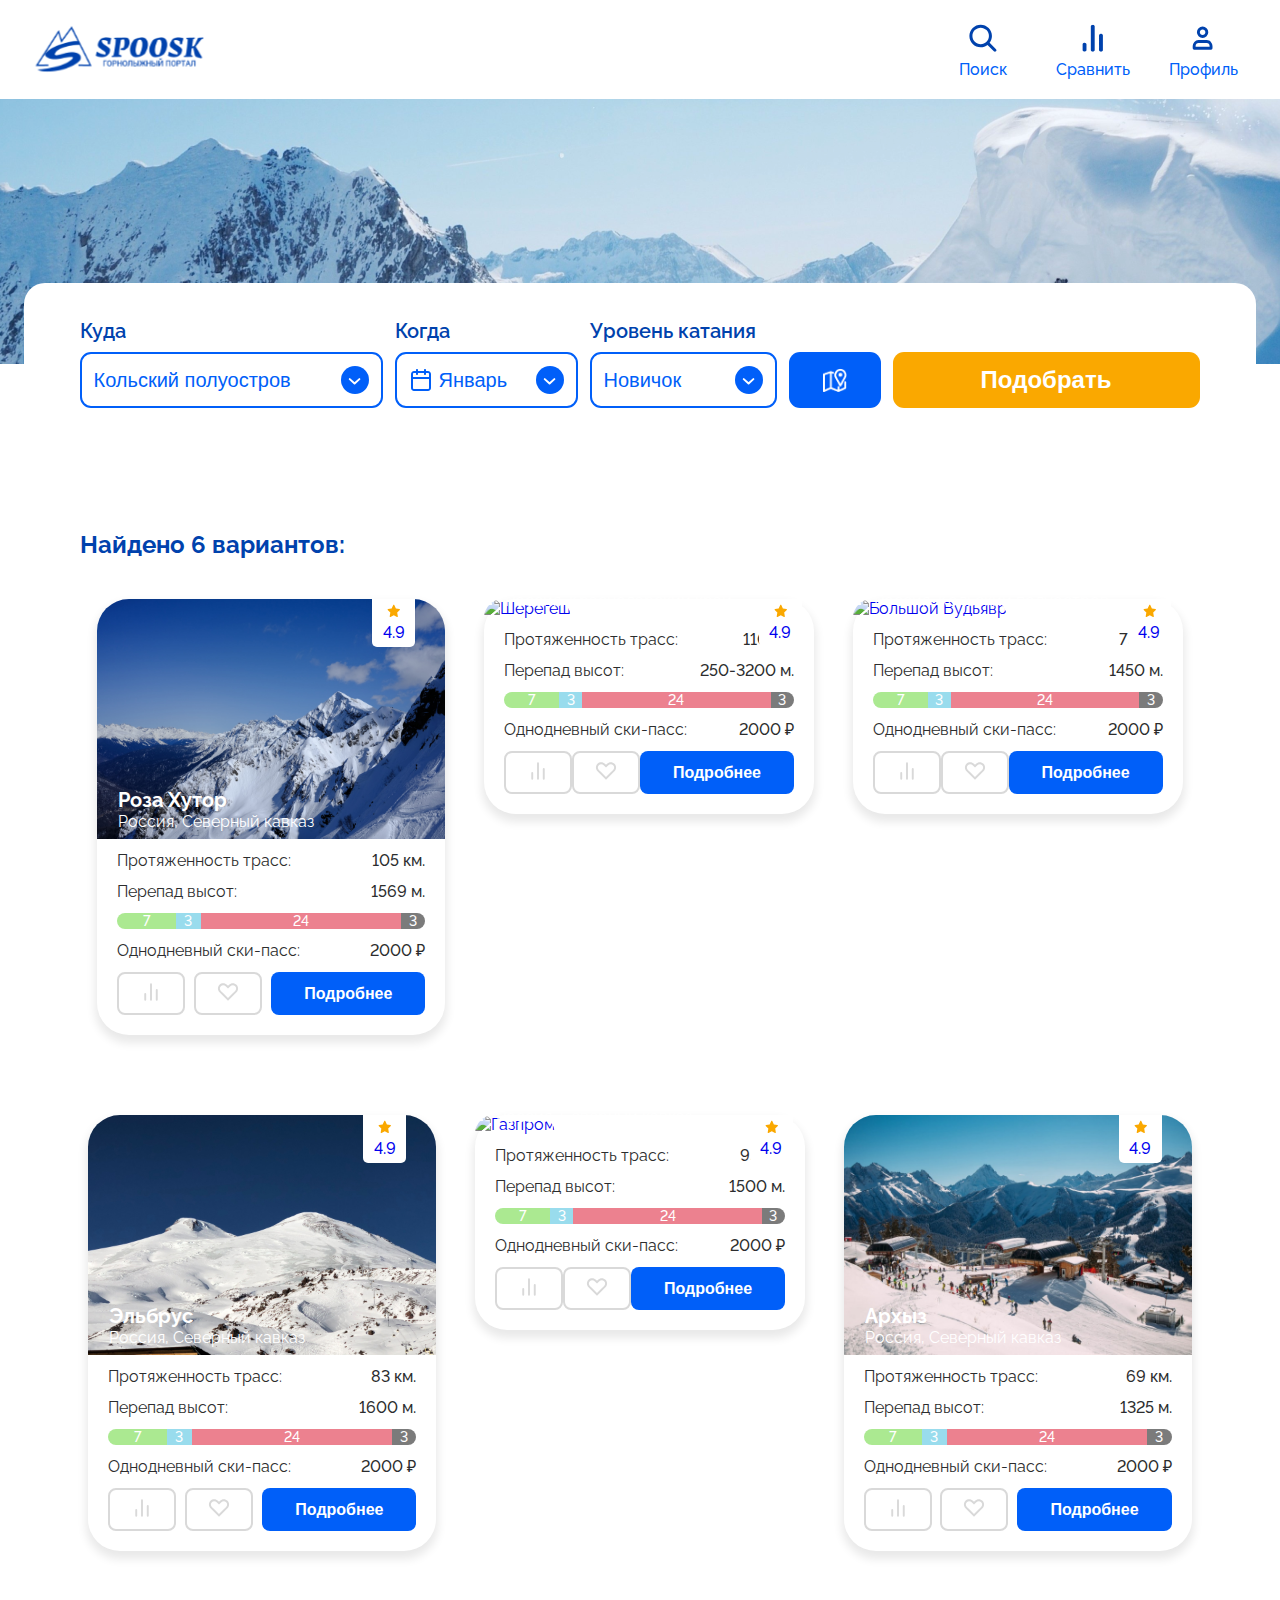
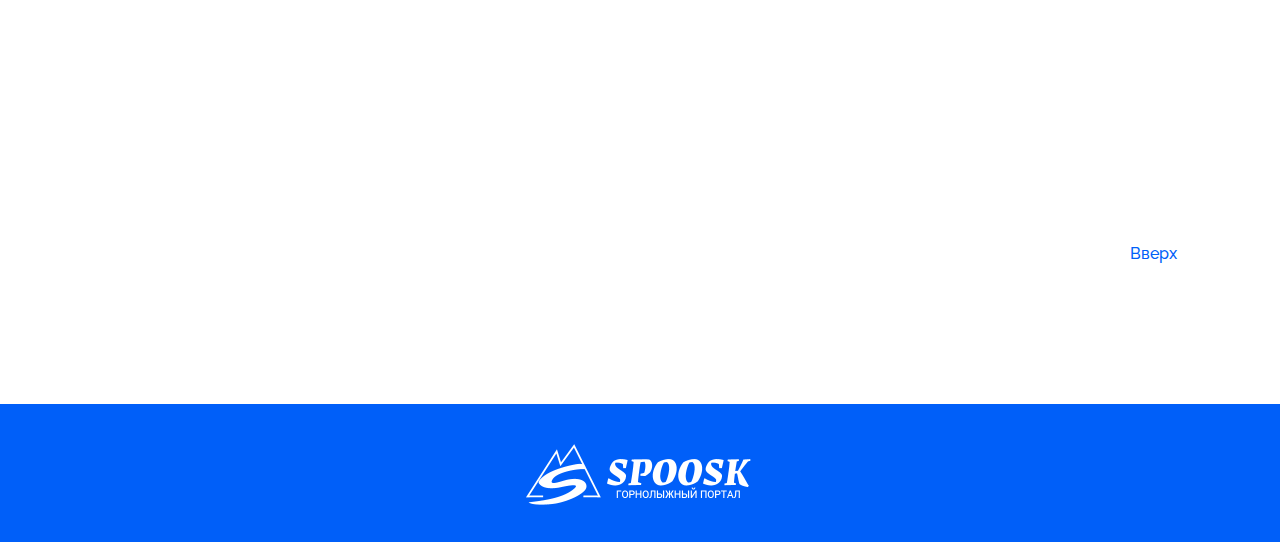
==== ski_resort_website/pages/filter.html @ 6e380248 "Страница результаты фильтров" ====
<!DOCTYPE html>
<html>
    <head>
        <meta charset="UTF-8">
        <meta http-equiv="X-UA-Compatible" content="IE=edge">
        <meta name="viewport" content="width=device-width, initial-scale=1.0">

        <link href="https://fonts.googleapis.com/css2?family=Raleway:wght@400;500;600;700&display=swap&subset=cyrillic-ext" rel="stylesheet">
        <link rel="stylesheet" href="../css/style.css">
        <script defer src="../js/script_filter.js"></script>
        <script defer src="../js/script.js"></script>
        <script defer src="../js/script_overlay.js"></script>
        <title>Spoosk</title>
    </head>
    <body>
        <div class="container">
            <header class="header_filters">  
                <div class="header-wrapper wrapper">
                    <div class="logo">
                        <a href="../index.html">
                            <img src="../image/header/logo.svg" alt="Logo" width="190" height="57">
                        </a>
                    </div>
                    <nav class="header-menu">
    
                        <!-- <div class="search">
                            <div class="search-box">
                                <input type="text" name="search" class="search-input" placeholder="поиск">
                                <div class="search-btn">
                                    <svg width="28" height="28" viewBox="0 0 28 28" fill="none" id="search" xmlns="http://www.w3.org/2000/svg">
                                        <path fill-rule="evenodd" clip-rule="evenodd" d="M3.83374 4.10025C6.02167 1.91233 8.98913 0.683167 12.0833 0.683167C15.1775 0.683167 18.145 1.91233 20.3329 4.10025C22.5208 6.28818 23.75 9.25564 23.75 12.3498C23.75 14.9208 22.9014 17.4043 21.3592 19.4258L27.961 26.0277C28.5685 26.6351 28.5685 27.6201 27.961 28.2276C27.3536 28.835 26.3686 28.835 25.7612 28.2276L19.1593 21.6257C17.1378 23.1679 14.6543 24.0165 12.0833 24.0165C8.98913 24.0165 6.02167 22.7873 3.83374 20.5994C1.64582 18.4115 0.416656 15.444 0.416656 12.3498C0.416656 9.25564 1.64582 6.28818 3.83374 4.10025ZM12.0833 3.79428C9.81425 3.79428 7.63811 4.69566 6.03363 6.30014C4.42915 7.90462 3.52777 10.0808 3.52777 12.3498C3.52777 14.6189 4.42915 16.795 6.03363 18.3995C7.63811 20.004 9.81425 20.9054 12.0833 20.9054C14.3524 20.9054 16.5285 20.004 18.133 18.3995C19.7375 16.795 20.6389 14.6189 20.6389 12.3498C20.6389 10.0808 19.7375 7.90462 18.133 6.30014C16.5285 4.69566 14.3524 3.79428 12.0833 3.79428Z" fill="#0042AD"/>
                                    </svg>
                                </div>
                            </div>
                            <div class="name">Поиск</div>
                        </div> -->
    
    
                        <ul class="menu-list">
                            <li class="menu-item">
                                <a href="#" class="menu-link">
                                    <img src="../image/header/header_search_icon.svg" alt="Поиск" width="28" height="28">
                                    <!-- <div class="icon control-btn_comparison"></div> -->
                                    <div class="name2">Поиск</div>
                                </a>
                                <input type="text" name="search" class="search-input" placeholder="поиск">
                            </li>
                            <li class="menu-item">
                                <a href="#" class="menu-link" id="open-modal-comparison-btn">
                                    <img src="../image/header/header_comparison_icon.svg" alt="Поиск" width="28" height="28">
                                    <!-- <div class="icon control-btn_comparison"></div> -->
                                    <div class="name2">Сравнить</div>
                                </a>
                            </li>
                                <div class="modal-comparison" id="my-modal-comparison">
                                    <div class="modal-comparison_box">
                                        <div class="modal-comparison-block">
                                            <a href="#" class="modal-comparison-text">Пожалуйста, выберите курорты для сравнения</a>
                                        </div>
                                    </div>
                                </div>
                            <li class="menu-item">
                                <a href="#" class="menu-link" id="open-modal-profile-btn">
                                    <img src="../image/header/header_account_icon.svg" alt="Поиск" width="28" height="28">
                                    <!-- <div class="icon control-btn_profile"></div> -->
                                    <div class="name2">Профиль</div>
                                </a>
                            </li>
                                
                        </ul>
                    </nav>
                </div>
            </header>
        
            <main class="page">
                <section class="page_filters-banner">
                    
                    <div class="banner-image">
                        <img src="../image/header/_sport_.png" alt="Горы" width="1440" height="265">
                    </div>
                </section>
        
                <section class="page-form">
                    <div class="wrapper">
                        <div class="form">
                            <div class="form-content">
        
                                <div class="form-group">
                                    <div class="form-group-title">Куда</div>
                                    <div class="form-group-content">
                                        <button class="dropdown-button where" type="button">Кольский полуостров</button>
                                        <ul class="dropdown-list">
                                            <li class="dropdown-list-item" data-value="Северный кавказ">Северный кавказ</li>
                                            <li class="dropdown-list-item" data-value="Кольский полуостров">Кольский полуостров</li>
                                            <li class="dropdown-list-item" data-value="Алтай">Алтай</li>
                                        </ul>
                                        <input type="text" name="select-category" value="" class="dropdown-input-hidden">
                                    </div>
                                </div>
            
                                <div class="form-group">
                                    <div class="form-group-title">Когда</div>
                                    <div class="form-group-content">
                                        <button class="dropdown-button when" type="button">Январь</button>
                                        <ul class="dropdown-list">
                                            <li class="dropdown-list-item" data-value="Октябрь">Октябрь</li>
                                            <li class="dropdown-list-item" data-value="Ноябрь">Ноябрь</li>
                                            <li class="dropdown-list-item" data-value="Декабрь">Декабрь</li>
                                            <li class="dropdown-list-item" data-value="Январь">Январь</li>
                                            <li class="dropdown-list-item" data-value="Февраль">Февраль</li>
                                            <li class="dropdown-list-item" data-value="Март">Март</li>
                                            <li class="dropdown-list-item" data-value="Апрель">Апрель</li>
                                            <li class="dropdown-list-item" data-value="Апрель">Май</li>
                                        </ul>
                                        <input type="text" name="select-category" value="" class="dropdown-input-hidden">
                                    </div>
                                </div>
            
                                <div class="form-group">
                                    <div class="form-group-title">Уровень катания</div>
                                    <div class="form-group-content">
                                        <button class="dropdown-button riding_level" type="button">Новичок</button>
                                        <ul class="dropdown-list">
                                            <li class="dropdown-list-item" data-value="Новичок">Новичок</li>
                                            <li class="dropdown-list-item" data-value="Опытный">Опытный</li>
                                            <li class="dropdown-list-item" data-value="Экстремал">Экстремал</li>
                                        </ul>
                                        <input type="text" name="select-category" value="" class="dropdown-input-hidden">
                                    </div>
                                </div>
        
                                
                                    
                                <div class="form-group">
                                    <button class="btn btn-blue2">
                                        <img src="../image/filter/Group 144.png" width="24" height="24"  alt="Карта">
                                    </button>
                                </div>
    
                                <div class="form-group">
                                    <button class="btn btn-result2">Подобрать</button>
                                </div>
                               
                            </div>
        
                        </div>
                    </div>
                </section> 
        
                <section class="page-cards">
                    <div class="wrapper">
                        <div class="cards-wrapper">
                            <h2 class="section-title2">Найдено 6 вариантов:</h2>
                            <div class="cards-content">
    
                                <div class="card-column">
                                    <div class="card-item">
            
                                        <div class="card-image">
                                            <a href="#">
                                                <img src="../image/card/Мини Роза Хутор.jpg" alt="roza hutor" class="image2" width="348" height="240">
                                                <div class="card-title">
                                                    <div class="card-title-name"><span>Роза Хутор</span></div>
                                                    <div class="card-title-additionally">
                                                        <span class="card-title-country">Россия,</span>
                                                        <span class="card-title-region">Северный кавказ</span>
                                                    </div>
                                                </div>
                                                <div class="card-rating">
                                                    <div class="rating-content">
                                                        <img src="../image/card/rating_icon.svg" alt="Рейтинг">
                                                        <div class="rating-value">4.9</div>
                                                    </div>
                                                </div>
                                            </a>
                                        </div>
                    
                                        
                                        <div class="card-body">
                                            <div class="property">
                                                <div class="property-name">Протяженность трасс:</div>
                                                <div class="property-value">105 км.</div>
                                            </div>
                    
                                            <div class="property">
                                                <div class="property-name">Перепад высот:</div>
                                                <div class="property-value">1569 м.</div>
                                            </div>
                    
                                            <div class="count-trails">
                                                <ul class="count-trails-list">
                                                    <li class="green">7</li>
                                                    <li class="blue">3</li>
                                                    <li class="red">24</li>
                                                    <li class="black">3</li>
                                                </ul>
                                            </div>
                    
                                            <div class="property">
                                                <div class="property-name">Однодневный ски-пасс:</div>
                                                <div class="property-value">2000 ₽</div>
                                            </div>
                    
                                            <div class="form-button">
                                                <button class="cards-btn btn-white">
                                                    <svg viewBox="0 0 24 25" fill="none" xmlns="http://www.w3.org/2000/svg">
                                                        <path d="M18 20.5V10.5" stroke="#D9D9D9" stroke-opacity="1" stroke-width="2" stroke-linecap="round" stroke-linejoin="round"/>
                                                        <path d="M12 20.5V4.5" stroke="#D9D9D9" stroke-opacity="1" stroke-width="2" stroke-linecap="round" stroke-linejoin="round"/>
                                                        <path d="M6 20.5V14.5" stroke="#D9D9D9" stroke-opacity="1" stroke-width="2" stroke-linecap="round" stroke-linejoin="round"/>
                                                    </svg>                            
                                                </button>
                            
                                                <button class="cards-btn btn-white">
                                                    <svg viewBox="0 0 24 25" fill="none" xmlns="http://www.w3.org/2000/svg">
                                                        <path fill-rule="evenodd" clip-rule="evenodd" d="M12.0119 6.07196L10.9249 4.98496C10.4155 4.46862 9.80891 4.05816 
                                                        9.14015 3.7772C8.4714 3.49625 7.75368 3.35036 7.02831 3.34793C6.30295 3.3455 5.58426 3.48658 4.91364 3.76304C4.24302 
                                                        4.03951 3.63372 4.4459 3.1208 4.95881C2.60789 5.47173 2.2015 6.08104 1.92503 6.75166C1.64857 7.42228 1.50749 8.14096 
                                                        1.50992 8.86633C1.51235 9.59169 1.65824 10.3094 1.93919 10.9782C2.22014 11.6469 2.63061 12.2535 3.14695 12.763L11.9859 
                                                        21.602L11.9879 21.6L12.0139 21.626L20.8529 12.787C21.3693 12.2775 21.7797 11.6709 22.0607 11.0022C22.3417 10.3334 22.4875
                                                        9.61569 22.49 8.89033C22.4924 8.16496 22.3513 7.44628 22.0749 6.77566C21.7984 6.10504 21.392 5.49573 20.8791 4.98281C20.3662 
                                                        4.4699 19.7569 4.06351 19.0862 3.78704C18.4156 3.51058 17.6969 3.3695 16.9716 3.37193C16.2462 3.37436 15.5285 3.52025 14.8597 
                                                        3.8012C14.191 4.08216 13.5844 4.49262 13.0749 5.00896L12.0119 6.07196ZM11.9879 18.772L16.9239 13.835L18.3739 12.435H18.3759L19.4389 
                                                        11.373C20.0954 10.7165 20.4641 9.82626 20.4641 8.89796C20.4641 7.96965 20.0954 7.07937 19.4389 6.42296C18.7825 5.76655 17.8923 
                                                        5.39778 16.9639 5.39778C16.0356 5.39778 15.1454 5.76655 14.4889 6.42296L12.0129 8.89996L12.0059 8.89296L9.51095 6.39996C8.85453 
                                                        5.74355 7.96425 5.37478 7.03594 5.37478C6.10764 5.37478 5.21736 5.74355 4.56095 6.39996C3.90453 7.05637 3.53577 7.94665 3.53577 
                                                        8.87496C3.53577 9.80326 3.90453 10.6935 4.56095 11.35L7.10094 13.89L7.10195 13.887L11.9879 18.773V18.772Z" 
                                                        fill="#D9D9D9" fill-opacity="1"/>
                                                    </svg>
                                                </button>
                            
                                                <button class="cards-btn cards-btn-blue">Подробнее</button>
                                            </div>
                                        </div>
                                
                        
                        
                                    </div>
                                </div>
                                <div class="card-column">
                                    <div class="card-item">
            
                                        <div class="card-image">
                                            <a href="#">
                                                <img src="../image/card/Мини Шерегеш.jpg" alt="Шерегеш" class="image2" width="348" height="240">
                                                <div class="card-title">
                                                    <div class="card-title-name"><span>Шерегеш</span></div>
                                                    <div class="card-title-additionally">
                                                        <span class="card-title-country">Россия,</span>
                                                        <span class="card-title-region">Краснодарский край</span>
                                                    </div>
                                                </div>
                                                <div class="card-rating">
                                                    <div class="rating-content">
                                                        <img src="../image/card/rating_icon.svg" alt="Рейтинг">
                                                        <div class="rating-value">4.9</div>
                                                    </div>
                                                </div>
                                            </a>
                                        </div>
                    
                                        
                                        <div class="card-body">
                                            <div class="property">
                                                <div class="property-name">Протяженность трасс:</div>
                                                <div class="property-value">110 км.</div>
                                            </div>
                    
                                            <div class="property">
                                                <div class="property-name">Перепад высот:</div>
                                                <div class="property-value">250-3200 м.</div>
                                            </div>
                    
                                            <div class="count-trails">
                                                <ul class="count-trails-list">
                                                    <li class="green">7</li>
                                                    <li class="blue">3</li>
                                                    <li class="red">24</li>
                                                    <li class="black">3</li>
                                                </ul>
                                            </div>
                    
                                            <div class="property">
                                                <div class="property-name">Однодневный ски-пасс:</div>
                                                <div class="property-value">2000 ₽</div>
                                            </div>
                    
                                            <div class="form-button">
                                                <button class="cards-btn btn-white">
                                                    <svg viewBox="0 0 24 25" fill="none" xmlns="http://www.w3.org/2000/svg">
                                                        <path d="M18 20.5V10.5" stroke="#D9D9D9" stroke-opacity="1" stroke-width="2" stroke-linecap="round" stroke-linejoin="round"/>
                                                        <path d="M12 20.5V4.5" stroke="#D9D9D9" stroke-opacity="1" stroke-width="2" stroke-linecap="round" stroke-linejoin="round"/>
                                                        <path d="M6 20.5V14.5" stroke="#D9D9D9" stroke-opacity="1" stroke-width="2" stroke-linecap="round" stroke-linejoin="round"/>
                                                    </svg>                            
                                                </button>
                            
                                                <button class="cards-btn btn-white">
                                                    <svg viewBox="0 0 24 25" fill="none" xmlns="http://www.w3.org/2000/svg">
                                                        <path fill-rule="evenodd" clip-rule="evenodd" d="M12.0119 6.07196L10.9249 4.98496C10.4155 4.46862 9.80891 4.05816 
                                                        9.14015 3.7772C8.4714 3.49625 7.75368 3.35036 7.02831 3.34793C6.30295 3.3455 5.58426 3.48658 4.91364 3.76304C4.24302 
                                                        4.03951 3.63372 4.4459 3.1208 4.95881C2.60789 5.47173 2.2015 6.08104 1.92503 6.75166C1.64857 7.42228 1.50749 8.14096 
                                                        1.50992 8.86633C1.51235 9.59169 1.65824 10.3094 1.93919 10.9782C2.22014 11.6469 2.63061 12.2535 3.14695 12.763L11.9859 
                                                        21.602L11.9879 21.6L12.0139 21.626L20.8529 12.787C21.3693 12.2775 21.7797 11.6709 22.0607 11.0022C22.3417 10.3334 22.4875
                                                        9.61569 22.49 8.89033C22.4924 8.16496 22.3513 7.44628 22.0749 6.77566C21.7984 6.10504 21.392 5.49573 20.8791 4.98281C20.3662 
                                                        4.4699 19.7569 4.06351 19.0862 3.78704C18.4156 3.51058 17.6969 3.3695 16.9716 3.37193C16.2462 3.37436 15.5285 3.52025 14.8597 
                                                        3.8012C14.191 4.08216 13.5844 4.49262 13.0749 5.00896L12.0119 6.07196ZM11.9879 18.772L16.9239 13.835L18.3739 12.435H18.3759L19.4389 
                                                        11.373C20.0954 10.7165 20.4641 9.82626 20.4641 8.89796C20.4641 7.96965 20.0954 7.07937 19.4389 6.42296C18.7825 5.76655 17.8923 
                                                        5.39778 16.9639 5.39778C16.0356 5.39778 15.1454 5.76655 14.4889 6.42296L12.0129 8.89996L12.0059 8.89296L9.51095 6.39996C8.85453 
                                                        5.74355 7.96425 5.37478 7.03594 5.37478C6.10764 5.37478 5.21736 5.74355 4.56095 6.39996C3.90453 7.05637 3.53577 7.94665 3.53577 
                                                        8.87496C3.53577 9.80326 3.90453 10.6935 4.56095 11.35L7.10094 13.89L7.10195 13.887L11.9879 18.773V18.772Z" 
                                                        fill="#D9D9D9" fill-opacity="1"/>
                                                    </svg>
                                                </button>
                            
                                                <button class="cards-btn cards-btn-blue">Подробнее</button>
                                            </div>
                                        </div>
                                
                        
                        
                                    </div>
                                </div>
                                <div class="card-column">
                                    <div class="card-item">
            
                                        <div class="card-image">
                                            <a href="#">
                                                <img src="../image/card/Мини Большой Вудьявр.jpg" alt="Большой Вудьявр" class="image2" width="348" height="240">
                                                <div class="card-title">
                                                    <div class="card-title-name"><span>Большой Вудьявр</span></div>
                                                    <div class="card-title-additionally">
                                                        <span class="card-title-country">Россия,</span>
                                                        <span class="card-title-region">Кольский полуостров</span>
                                                    </div>
                                                </div>
                                                <div class="card-rating">
                                                    <div class="rating-content">
                                                        <img src="../image/card/rating_icon.svg" alt="Рейтинг">
                                                        <div class="rating-value">4.9</div>
                                                    </div>
                                                </div>
                                            </a>
                                        </div>
                    
                                        
                                        <div class="card-body">
                                            <div class="property">
                                                <div class="property-name">Протяженность трасс:</div>
                                                <div class="property-value">73 км.</div>
                                            </div>
                    
                                            <div class="property">
                                                <div class="property-name">Перепад высот:</div>
                                                <div class="property-value">1450 м.</div>
                                            </div>
                    
                                            <div class="count-trails">
                                                <ul class="count-trails-list">
                                                    <li class="green">7</li>
                                                    <li class="blue">3</li>
                                                    <li class="red">24</li>
                                                    <li class="black">3</li>
                                                </ul>
                                            </div>
                    
                                            <div class="property">
                                                <div class="property-name">Однодневный ски-пасс:</div>
                                                <div class="property-value">2000 ₽</div>
                                            </div>
                    
                                            <div class="form-button">
                                                <button class="cards-btn btn-white">
                                                    <svg viewBox="0 0 24 25" fill="none" xmlns="http://www.w3.org/2000/svg">
                                                        <path d="M18 20.5V10.5" stroke="#D9D9D9" stroke-opacity="1" stroke-width="2" stroke-linecap="round" stroke-linejoin="round"/>
                                                        <path d="M12 20.5V4.5" stroke="#D9D9D9" stroke-opacity="1" stroke-width="2" stroke-linecap="round" stroke-linejoin="round"/>
                                                        <path d="M6 20.5V14.5" stroke="#D9D9D9" stroke-opacity="1" stroke-width="2" stroke-linecap="round" stroke-linejoin="round"/>
                                                    </svg>                            
                                                </button>
                            
                                                <button class="cards-btn btn-white">
                                                    <svg viewBox="0 0 24 25" fill="none" xmlns="http://www.w3.org/2000/svg">
                                                        <path fill-rule="evenodd" clip-rule="evenodd" d="M12.0119 6.07196L10.9249 4.98496C10.4155 4.46862 9.80891 4.05816 
                                                        9.14015 3.7772C8.4714 3.49625 7.75368 3.35036 7.02831 3.34793C6.30295 3.3455 5.58426 3.48658 4.91364 3.76304C4.24302 
                                                        4.03951 3.63372 4.4459 3.1208 4.95881C2.60789 5.47173 2.2015 6.08104 1.92503 6.75166C1.64857 7.42228 1.50749 8.14096 
                                                        1.50992 8.86633C1.51235 9.59169 1.65824 10.3094 1.93919 10.9782C2.22014 11.6469 2.63061 12.2535 3.14695 12.763L11.9859 
                                                        21.602L11.9879 21.6L12.0139 21.626L20.8529 12.787C21.3693 12.2775 21.7797 11.6709 22.0607 11.0022C22.3417 10.3334 22.4875
                                                        9.61569 22.49 8.89033C22.4924 8.16496 22.3513 7.44628 22.0749 6.77566C21.7984 6.10504 21.392 5.49573 20.8791 4.98281C20.3662 
                                                        4.4699 19.7569 4.06351 19.0862 3.78704C18.4156 3.51058 17.6969 3.3695 16.9716 3.37193C16.2462 3.37436 15.5285 3.52025 14.8597 
                                                        3.8012C14.191 4.08216 13.5844 4.49262 13.0749 5.00896L12.0119 6.07196ZM11.9879 18.772L16.9239 13.835L18.3739 12.435H18.3759L19.4389 
                                                        11.373C20.0954 10.7165 20.4641 9.82626 20.4641 8.89796C20.4641 7.96965 20.0954 7.07937 19.4389 6.42296C18.7825 5.76655 17.8923 
                                                        5.39778 16.9639 5.39778C16.0356 5.39778 15.1454 5.76655 14.4889 6.42296L12.0129 8.89996L12.0059 8.89296L9.51095 6.39996C8.85453 
                                                        5.74355 7.96425 5.37478 7.03594 5.37478C6.10764 5.37478 5.21736 5.74355 4.56095 6.39996C3.90453 7.05637 3.53577 7.94665 3.53577 
                                                        8.87496C3.53577 9.80326 3.90453 10.6935 4.56095 11.35L7.10094 13.89L7.10195 13.887L11.9879 18.773V18.772Z" 
                                                        fill="#D9D9D9" fill-opacity="1"/>
                                                    </svg>
                                                </button>
                            
                                                <button class="cards-btn cards-btn-blue">Подробнее</button>
                                            </div>
                                        </div>
                                
                        
                        
                                    </div>
                                </div>
                                <div class="card-column">
                                    <div class="card-item">
            
                                        <div class="card-image">
                                            <a href="#">
                                                <img src="../image/card/Мини Эльбрус.jpg" alt="Эльбрус" class="image2" width="348" height="240">
                                                <div class="card-title">
                                                    <div class="card-title-name"><span>Эльбрус</span></div>
                                                    <div class="card-title-additionally">
                                                        <span class="card-title-country">Россия,</span>
                                                        <span class="card-title-region">Северный кавказ</span>
                                                    </div>
                                                </div>
                                                <div class="card-rating">
                                                    <div class="rating-content">
                                                        <img src="../image/card/rating_icon.svg" alt="Рейтинг">
                                                        <div class="rating-value">4.9</div>
                                                    </div>
                                                </div>
                                            </a>
                                        </div>
                    
                                        
                                        <div class="card-body">
                                            <div class="property">
                                                <div class="property-name">Протяженность трасс:</div>
                                                <div class="property-value">83 км.</div>
                                            </div>
                    
                                            <div class="property">
                                                <div class="property-name">Перепад высот:</div>
                                                <div class="property-value">1600 м.</div>
                                            </div>
                    
                                            <div class="count-trails">
                                                <ul class="count-trails-list">
                                                    <li class="green">7</li>
                                                    <li class="blue">3</li>
                                                    <li class="red">24</li>
                                                    <li class="black">3</li>
                                                </ul>
                                            </div>
                    
                                            <div class="property">
                                                <div class="property-name">Однодневный ски-пасс:</div>
                                                <div class="property-value">2000 ₽</div>
                                            </div>
                    
                                            <div class="form-button">
                                                <button class="cards-btn btn-white">
                                                    <svg viewBox="0 0 24 25" fill="none" xmlns="http://www.w3.org/2000/svg">
                                                        <path d="M18 20.5V10.5" stroke="#D9D9D9" stroke-opacity="1" stroke-width="2" stroke-linecap="round" stroke-linejoin="round"/>
                                                        <path d="M12 20.5V4.5" stroke="#D9D9D9" stroke-opacity="1" stroke-width="2" stroke-linecap="round" stroke-linejoin="round"/>
                                                        <path d="M6 20.5V14.5" stroke="#D9D9D9" stroke-opacity="1" stroke-width="2" stroke-linecap="round" stroke-linejoin="round"/>
                                                    </svg>                            
                                                </button>
                            
                                                <button class="cards-btn btn-white">
                                                    <svg viewBox="0 0 24 25" fill="none" xmlns="http://www.w3.org/2000/svg">
                                                        <path fill-rule="evenodd" clip-rule="evenodd" d="M12.0119 6.07196L10.9249 4.98496C10.4155 4.46862 9.80891 4.05816 
                                                        9.14015 3.7772C8.4714 3.49625 7.75368 3.35036 7.02831 3.34793C6.30295 3.3455 5.58426 3.48658 4.91364 3.76304C4.24302 
                                                        4.03951 3.63372 4.4459 3.1208 4.95881C2.60789 5.47173 2.2015 6.08104 1.92503 6.75166C1.64857 7.42228 1.50749 8.14096 
                                                        1.50992 8.86633C1.51235 9.59169 1.65824 10.3094 1.93919 10.9782C2.22014 11.6469 2.63061 12.2535 3.14695 12.763L11.9859 
                                                        21.602L11.9879 21.6L12.0139 21.626L20.8529 12.787C21.3693 12.2775 21.7797 11.6709 22.0607 11.0022C22.3417 10.3334 22.4875
                                                        9.61569 22.49 8.89033C22.4924 8.16496 22.3513 7.44628 22.0749 6.77566C21.7984 6.10504 21.392 5.49573 20.8791 4.98281C20.3662 
                                                        4.4699 19.7569 4.06351 19.0862 3.78704C18.4156 3.51058 17.6969 3.3695 16.9716 3.37193C16.2462 3.37436 15.5285 3.52025 14.8597 
                                                        3.8012C14.191 4.08216 13.5844 4.49262 13.0749 5.00896L12.0119 6.07196ZM11.9879 18.772L16.9239 13.835L18.3739 12.435H18.3759L19.4389 
                                                        11.373C20.0954 10.7165 20.4641 9.82626 20.4641 8.89796C20.4641 7.96965 20.0954 7.07937 19.4389 6.42296C18.7825 5.76655 17.8923 
                                                        5.39778 16.9639 5.39778C16.0356 5.39778 15.1454 5.76655 14.4889 6.42296L12.0129 8.89996L12.0059 8.89296L9.51095 6.39996C8.85453 
                                                        5.74355 7.96425 5.37478 7.03594 5.37478C6.10764 5.37478 5.21736 5.74355 4.56095 6.39996C3.90453 7.05637 3.53577 7.94665 3.53577 
                                                        8.87496C3.53577 9.80326 3.90453 10.6935 4.56095 11.35L7.10094 13.89L7.10195 13.887L11.9879 18.773V18.772Z" 
                                                        fill="#D9D9D9" fill-opacity="1"/>
                                                    </svg>
                                                </button>
                            
                                                <button class="cards-btn cards-btn-blue">Подробнее</button>
                                            </div>
                                        </div>
                                
                        
                        
                                    </div>
                                </div>
                                <div class="card-column">
                                    <div class="card-item">
            
                                        <div class="card-image">
                                            <a href="#">
                                                <img src="../image/card/Мини Газпром.jpg" alt="Газпром" class="image2" width="348" height="240">
                                                <div class="card-title">
                                                    <div class="card-title-name"><span>Газпром</span></div>
                                                    <div class="card-title-additionally">
                                                        <span class="card-title-country">Россия,</span>
                                                        <span class="card-title-region">Северный кавказ</span>
                                                    </div>
                                                </div>
                                                <div class="card-rating">
                                                    <div class="rating-content">
                                                        <img src="../image/card/rating_icon.svg" alt="Рейтинг">
                                                        <div class="rating-value">4.9</div>
                                                    </div>
                                                </div>
                                            </a>
                                        </div>
                    
                                        
                                        <div class="card-body">
                                            <div class="property">
                                                <div class="property-name">Протяженность трасс:</div>
                                                <div class="property-value">95 км.</div>
                                            </div>
                    
                                            <div class="property">
                                                <div class="property-name">Перепад высот:</div>
                                                <div class="property-value">1500 м.</div>
                                            </div>
                    
                                            <div class="count-trails">
                                                <ul class="count-trails-list">
                                                    <li class="green">7</li>
                                                    <li class="blue">3</li>
                                                    <li class="red">24</li>
                                                    <li class="black">3</li>
                                                </ul>
                                            </div>
                    
                                            <div class="property">
                                                <div class="property-name">Однодневный ски-пасс:</div>
                                                <div class="property-value">2000 ₽</div>
                                            </div>
                    
                                            <div class="form-button">
                                                <button class="cards-btn btn-white">
                                                    <svg viewBox="0 0 24 25" fill="none" xmlns="http://www.w3.org/2000/svg">
                                                        <path d="M18 20.5V10.5" stroke="#D9D9D9" stroke-opacity="1" stroke-width="2" stroke-linecap="round" stroke-linejoin="round"/>
                                                        <path d="M12 20.5V4.5" stroke="#D9D9D9" stroke-opacity="1" stroke-width="2" stroke-linecap="round" stroke-linejoin="round"/>
                                                        <path d="M6 20.5V14.5" stroke="#D9D9D9" stroke-opacity="1" stroke-width="2" stroke-linecap="round" stroke-linejoin="round"/>
                                                    </svg>                            
                                                </button>
                            
                                                <button class="cards-btn btn-white">
                                                    <svg viewBox="0 0 24 25" fill="none" xmlns="http://www.w3.org/2000/svg">
                                                        <path fill-rule="evenodd" clip-rule="evenodd" d="M12.0119 6.07196L10.9249 4.98496C10.4155 4.46862 9.80891 4.05816 
                                                        9.14015 3.7772C8.4714 3.49625 7.75368 3.35036 7.02831 3.34793C6.30295 3.3455 5.58426 3.48658 4.91364 3.76304C4.24302 
                                                        4.03951 3.63372 4.4459 3.1208 4.95881C2.60789 5.47173 2.2015 6.08104 1.92503 6.75166C1.64857 7.42228 1.50749 8.14096 
                                                        1.50992 8.86633C1.51235 9.59169 1.65824 10.3094 1.93919 10.9782C2.22014 11.6469 2.63061 12.2535 3.14695 12.763L11.9859 
                                                        21.602L11.9879 21.6L12.0139 21.626L20.8529 12.787C21.3693 12.2775 21.7797 11.6709 22.0607 11.0022C22.3417 10.3334 22.4875
                                                        9.61569 22.49 8.89033C22.4924 8.16496 22.3513 7.44628 22.0749 6.77566C21.7984 6.10504 21.392 5.49573 20.8791 4.98281C20.3662 
                                                        4.4699 19.7569 4.06351 19.0862 3.78704C18.4156 3.51058 17.6969 3.3695 16.9716 3.37193C16.2462 3.37436 15.5285 3.52025 14.8597 
                                                        3.8012C14.191 4.08216 13.5844 4.49262 13.0749 5.00896L12.0119 6.07196ZM11.9879 18.772L16.9239 13.835L18.3739 12.435H18.3759L19.4389 
                                                        11.373C20.0954 10.7165 20.4641 9.82626 20.4641 8.89796C20.4641 7.96965 20.0954 7.07937 19.4389 6.42296C18.7825 5.76655 17.8923 
                                                        5.39778 16.9639 5.39778C16.0356 5.39778 15.1454 5.76655 14.4889 6.42296L12.0129 8.89996L12.0059 8.89296L9.51095 6.39996C8.85453 
                                                        5.74355 7.96425 5.37478 7.03594 5.37478C6.10764 5.37478 5.21736 5.74355 4.56095 6.39996C3.90453 7.05637 3.53577 7.94665 3.53577 
                                                        8.87496C3.53577 9.80326 3.90453 10.6935 4.56095 11.35L7.10094 13.89L7.10195 13.887L11.9879 18.773V18.772Z" 
                                                        fill="#D9D9D9" fill-opacity="1"/>
                                                    </svg>
                                                </button>
                            
                                                <button class="cards-btn cards-btn-blue">Подробнее</button>
                                            </div>
                                        </div>
                                
                        
                        
                                    </div>
                                </div>
                                <div class="card-column">
                                    <div class="card-item">
            
                                        <div class="card-image">
                                            <a href="#">
                                                <img src="../image/card/Мини Архыз.jpg" alt="Архыз" class="image2" width="348" height="240">
                                                <div class="card-title">
                                                    <div class="card-title-name"><span>Архыз</span></div>
                                                    <div class="card-title-additionally">
                                                        <span class="card-title-country">Россия,</span>
                                                        <span class="card-title-region">Северный кавказ</span>
                                                    </div>
                                                </div>
                                                <div class="card-rating">
                                                    <div class="rating-content">
                                                        <img src="../image/card/rating_icon.svg" alt="Рейтинг">
                                                        <div class="rating-value">4.9</div>
                                                    </div>
                                                </div>
                                            </a>
                                        </div>
                    
                                        
                                        <div class="card-body">
                                            <div class="property">
                                                <div class="property-name">Протяженность трасс:</div>
                                                <div class="property-value">69 км.</div>
                                            </div>
                    
                                            <div class="property">
                                                <div class="property-name">Перепад высот:</div>
                                                <div class="property-value">1325 м.</div>
                                            </div>
                    
                                            <div class="count-trails">
                                                <ul class="count-trails-list">
                                                    <li class="green">7</li>
                                                    <li class="blue">3</li>
                                                    <li class="red">24</li>
                                                    <li class="black">3</li>
                                                </ul>
                                            </div>
                    
                                            <div class="property">
                                                <div class="property-name">Однодневный ски-пасс:</div>
                                                <div class="property-value">2000 ₽</div>
                                            </div>
                    
                                            <div class="form-button">
                                                <button class="cards-btn btn-white">
                                                    <svg viewBox="0 0 24 25" fill="none" xmlns="http://www.w3.org/2000/svg">
                                                        <path d="M18 20.5V10.5" stroke="#D9D9D9" stroke-opacity="1" stroke-width="2" stroke-linecap="round" stroke-linejoin="round"/>
                                                        <path d="M12 20.5V4.5" stroke="#D9D9D9" stroke-opacity="1" stroke-width="2" stroke-linecap="round" stroke-linejoin="round"/>
                                                        <path d="M6 20.5V14.5" stroke="#D9D9D9" stroke-opacity="1" stroke-width="2" stroke-linecap="round" stroke-linejoin="round"/>
                                                    </svg>                            
                                                </button>
                            
                                                <button class="cards-btn btn-white">
                                                    <svg viewBox="0 0 24 25" fill="none" xmlns="http://www.w3.org/2000/svg">
                                                        <path fill-rule="evenodd" clip-rule="evenodd" d="M12.0119 6.07196L10.9249 4.98496C10.4155 4.46862 9.80891 4.05816 
                                                        9.14015 3.7772C8.4714 3.49625 7.75368 3.35036 7.02831 3.34793C6.30295 3.3455 5.58426 3.48658 4.91364 3.76304C4.24302 
                                                        4.03951 3.63372 4.4459 3.1208 4.95881C2.60789 5.47173 2.2015 6.08104 1.92503 6.75166C1.64857 7.42228 1.50749 8.14096 
                                                        1.50992 8.86633C1.51235 9.59169 1.65824 10.3094 1.93919 10.9782C2.22014 11.6469 2.63061 12.2535 3.14695 12.763L11.9859 
                                                        21.602L11.9879 21.6L12.0139 21.626L20.8529 12.787C21.3693 12.2775 21.7797 11.6709 22.0607 11.0022C22.3417 10.3334 22.4875
                                                        9.61569 22.49 8.89033C22.4924 8.16496 22.3513 7.44628 22.0749 6.77566C21.7984 6.10504 21.392 5.49573 20.8791 4.98281C20.3662 
                                                        4.4699 19.7569 4.06351 19.0862 3.78704C18.4156 3.51058 17.6969 3.3695 16.9716 3.37193C16.2462 3.37436 15.5285 3.52025 14.8597 
                                                        3.8012C14.191 4.08216 13.5844 4.49262 13.0749 5.00896L12.0119 6.07196ZM11.9879 18.772L16.9239 13.835L18.3739 12.435H18.3759L19.4389 
                                                        11.373C20.0954 10.7165 20.4641 9.82626 20.4641 8.89796C20.4641 7.96965 20.0954 7.07937 19.4389 6.42296C18.7825 5.76655 17.8923 
                                                        5.39778 16.9639 5.39778C16.0356 5.39778 15.1454 5.76655 14.4889 6.42296L12.0129 8.89996L12.0059 8.89296L9.51095 6.39996C8.85453 
                                                        5.74355 7.96425 5.37478 7.03594 5.37478C6.10764 5.37478 5.21736 5.74355 4.56095 6.39996C3.90453 7.05637 3.53577 7.94665 3.53577 
                                                        8.87496C3.53577 9.80326 3.90453 10.6935 4.56095 11.35L7.10094 13.89L7.10195 13.887L11.9879 18.773V18.772Z" 
                                                        fill="#D9D9D9" fill-opacity="1"/>
                                                    </svg>
                                                </button>
                            
                                                <button class="cards-btn cards-btn-blue">Подробнее</button>
                                            </div>
                                        </div>
                                
                        
                        
                                    </div>
                                </div>
    
    
                            </div>
                        </div>
    
                    </div>
                </section>
        
                
            </main>
            <div class="button-block-up">
                <a href="#"><button class="button-up">Вверх</button></a>
            </div>
            <footer class="footer">
                <div class="logo">
                    <a href="#">
                        <img src="../image/footer/logo_footer.svg" alt="Logo">
                    </a>
                </div>
            </footer>
    
        </div>
    </body>
</html>
---- ski_resort_website/css/style.css ----
@font-face {
    src: url('../fonts/Raleway-Regular.ttf');
    font-family: 'Raleway';
    font-weight: 400;
    font-style: normal;
}
@font-face {
    src: url('../fonts/Raleway-Medium.ttf');
    font-family: 'Raleway';
    font-weight: 500;
    font-style: normal;
}
@font-face {
    src: url('../fonts/Raleway-SemiBold.ttf');
    font-family: 'Raleway';
    font-weight: 600;
    font-style: normal;
}
@font-face {
    src: url('../fonts/Raleway-Bold.ttf');
    font-family: 'Raleway';
    font-weight: 700;
    font-style: normal;
}

*,
*::after,
*::before {
    margin: 0;
    padding: 0;
    border: 0;
    box-sizing: border-box;
}

a {
    text-decoration: none;
    outline: none;
}

ul,
ol,
li {
    list-style: none;
}

img {
    vertical-align: top;
}

h1,
h2,
h3,
h4,
h5,
h6 {
    font-weight: inherit;
    font-size: inherit;
}

html,
body {
    height: 100%;
    font-family: 'Raleway', 'Helvetica', 'Arial', sans-serif;
    font-feature-settings: "lnum";
    color: #000;
    font-size: 16px;
    font-weight: 400;
}

/* ---------------------------------------------------------------------------- */

.container {
    min-height: 100%;
    overflow: hidden;
    display: flex;
    flex-direction: column;
}

.wrapper {
    max-width: 1232px;
    margin: 0 auto;
    /* padding: 0 10px; */
}

._img {
    position: relative;
}

._img img {
    position: absolute;
    width: 100%;
    height: 100%;
    top: 0;
    left: 0;
    object-fit: cover;

}

/* ------HEADER---------------------------------------------------------------- */

.header {
    position: absolute;
    width: 100%;
    left: 0;
    top: 0;

    padding-top: 12px;
    padding-bottom: 12px;

    z-index: 50;
}

.header-wrapper {
    display: flex;
    /* min-height: 100px; */
    justify-content: space-between;
    align-items: center;
}

.header-menu {
    display: flex;
    justify-content: space-between;
    padding: 12px 8px 8px 8px;
}

.menu-list {
    display: flex;
    flex-wrap: wrap;
    /* min-width: 326px; */
    justify-content: space-between;
}

.menu-item {
    text-align: center;
}

.menu-item:not(:last-child) {
    margin: 0px 20px 0px 0px;
}

.menu-link {
    color: #fff;
    line-height: 19px;
    font-weight: 500;
}

.menu-link img {
    text-align: center;
    margin: 0 31px 8px 31px;
}


/* --------PAGE-------------------------------------------------- */
.page {
    flex: 1 1 auto;
}

.page-banner {
    position: relative;
}

.page-form {
    margin: -81px 0px 0px 0px;
}

.page-cards {
    padding-top: 86px;
}

.page-reviews {
    padding-top: 86px;
    padding-bottom: 192px;
}

.section-title {
    margin-bottom: 40px;

    color: #0042AD;
    font-size: 37px;
    line-height: 42px;
    font-weight: 600;
}

/* --------BANNER-------------------------------------------------- */


.banner-image {
    position: absolute;
    width: 100%;
    height: 100%;
    top: 0;
    left: 0;

}

/* @media (max-width: 1300px) {
    .banner-image img {
        object-position: right;
    }
} */


.banner-content {
    position: relative;
    margin-left: 57px;
    /* top: 235px; */
    /* right: 106px; */
    max-width: 593px;
    padding: 238px 0px 221px 0px;

    z-index: 2;
}

.banner-content-title {
    margin-bottom: 15px;
    font-weight: 700;
    font-size: 48px;
    line-height: 70px;
    color: #fff;
}

.banner-content-text {
    font-weight: 500;
    font-size: 28px;
    line-height: 33px;
    color: #fff;
}


/* .search {
    display: block;
    text-align: center;
}

.search-btn svg {
    right: 5px;
}

.search-box {
    display: block;
    position: relative;
    margin: 0 31px 8px 31px;
    width: 28px;
    height: 28px;
} */

/* .search .name_1 {
    float: initial;
} */

/* .search-box.active {
    width: 200px;
    height: 28px;
    transition: all 0.2s;
}

.search-box .search-input {
    height: 100%;
    width: 100%;
    border: none;
    background: white;
    font-size: 16px;
    border-radius: 28px;
    padding: 0;
    outline: none;
    opacity: 0;
    transition: all 0.2s;
} */

.menu-item .search-input {
    display: none;
    height: 100%;
    width: 100%;
    border: none;
    background: white;
    font-size: 16px;
    border-radius: 28px;
    padding: 0;
    outline: none;
    opacity: 0;
    transition: all 0.2s;
}

/* 
.search-box .search-input.active {
    opacity: 1;

    height: 100%;
    width: 100%;
    border: none;
    background-color: white;
    box-shadow: 0 0 10px 0 #0061D3;
    font-size: 16px;
    border-radius: 40px;
    padding: 0 20px 0 20px;
    outline: none;
    transition: all 0.2s;
} */

/* .search-box .search-btn {
    position: absolute;
    top: 50%;
    right: 5px;
    width: 28px;
    height: 28px;
    transform: translateY(-50%);
    cursor: pointer;
    transition: all 0.5s;
}

.search-box .search-btn.active {
    position: absolute;
    top: 50%;
    right: 5px;
    width: 28px;
    height: 28px;
    transform: translateY(-50%);
    cursor: pointer;
} */



/* .menu-list li {
    list-style: none;
    text-align: center;
    display: block;


} */

/* .menu-list li a {
    display: block;
    padding: 0 0;

    text-decoration: none;
} */

/* .name {
    color: #0042AD;
    line-height: 20px;
    font-weight: 500;
} */
/* .menu-list li a .icon {
    width: 28px;
    height: 28px;
    text-align: center;
    margin: 0 31px 8px 31px;
} */


/* .control-btn {
    border: none;
    display: block;
    background-color: transparent;
    padding: 0;
    margin: 0;

    background-repeat: no-repeat;
    background-position: center;

    cursor: pointer;
}

.control-btn_search {
    background-image: url(../image/header/header_search_icon.svg);
    background-repeat: no-repeat;
    background-position: center;
}

.control-btn_comparison {
    background-image: url(../image/header/header_comparison_icon.svg);
    background-repeat: no-repeat;
    background-position: center;
}

.control-btn_profile {
    background-image: url(../image/header/header_account_icon.svg);
    background-repeat: no-repeat;
    background-position: center;
} */



/*-----form------------------------------------------ */

.form {
    position: relative;
    max-width: 1252px;
    margin-left: auto;
    margin-right: auto;
    padding: 37px 55.5px;

    border-radius: 21px;
    background: #ffff;

    z-index: 3;
}

.form-content {
    display: flex;
    flex-wrap: wrap;
    justify-content: start;
    align-items: end;
}

.form-group:not(:last-child) {
    padding: 0px 12px 0px 0px;
    /* display: block; */
    /* justify-content: space-between; */
}

.form-group-title {
    font-size: 20px;
    line-height: 23px;
    font-weight: 600;
    color: #0042AD;
}

.form-group-content {
    margin-top: 9px;
    position: relative;
}

.dropdown-button {
    position: relative;
    display: block;
    text-align: left;

    background: #fff;
    border: 2px solid #005FF9;
    border-radius: 11px;

    padding-top: 14px;
    padding-bottom: 14px;
    padding-left: 12px;
    padding-right: 40px;

    font-weight: 400;
    font-size: 20px;
    line-height: 24px;
    color: #005FF9;

    cursor: pointer;
}

.where {
    padding-right: 80px;
    min-width: 303px;
}

.when {
    padding-left: 42px;
    padding-right: 45px;
    min-width: 183px;
}

.riding_level {
    padding-right: 40px;
    min-width: 187px;
}

.when::before {
    content: "";

    position: absolute;
    top: 50%;
    left: 12px;
    transform: translateY(-50%);

    display: block;
    width: 24px;
    height: 24px;
    background-image: url(../image/filter/calendar_icon.svg);

    /* Снимаем клик с svg */
    pointer-events: none;
    cursor: pointer;
}

.dropdown-button::after {
    content: "";

    position: absolute;
    top: 50%;
    right: 12px;
    transform: translateY(-50%);

    display: block;
    width: 28px;
    height: 28px;
    background-image: url(../image/filter/chevron_down.svg);

    /* Снимаем клик с svg */
    pointer-events: none;
    cursor: pointer;
}

.dropdown-button:hover {
    outline: none;
    box-shadow: 0px 0px 5px #005FF9;
}

.dropdown-button:focus {
    outline: none;
    box-shadow: 0px 0px 5px #005FF9;
}

.dropdown-button--active {
    outline: none;
    box-shadow: 0px 0px 5px #005FF9;
}

.dropdown-list {
    display: none;

    position: absolute;
    left: 0;
    top: 56px;
    width: 100%;

    margin: 0;
    padding: 0;
    list-style-type: none;

    background: #fff;
    box-shadow: 0px 4px 10px 2px rgba(184, 209, 240, 0.6);
    overflow: hidden;

    border-radius: 8px;
    width: 100%;

    z-index: 4;
} 

.dropdown-list--visible {
    display: block;
}

.dropdown-list-item {
    margin: 0;
    padding: 0;

    padding: 10px 12px;

    font-weight: 400;
    font-size: 20px;
    line-height: 23px;
    color: #005FF9;

    cursor: pointer;
}

.dropdown-list-item:hover {
    background: rgba(196, 216, 241, 0.6);
}

.dropdown-input-hidden {
    display: none;
}

.btn {
    border: none;
    border-radius: 11px;
    text-align: center;

    cursor: pointer;
}

.btn-blue {
    background: #005FF9;
    padding-top: 16px;
    padding-bottom: 16px;
    padding-left: 24px;
    padding-right: 24px;
}

.btn:hover {
    opacity: 0.7;
    cursor: pointer;
}

.btn:focus {
    opacity: 0.7;
    outline: none;
}

.btn-result {
    min-width: 244px;
    padding-top: 14px;
    padding-bottom: 14px;
    padding-left: 55.5px;
    padding-right: 55.5px;

    background-color: #FAA800;

    color: #ffff;
    font-weight: 700;
    font-size: 24px;
    line-height: 28px;
}

/* @media (max-width: 1231px) {
    .btn-result {
        min-width: 0;
        padding-top: 14px;
        padding-bottom: 14px;
        padding-left: 10px;
        padding-right: 10px;   
    }
} */


/*--------------------Overlay------------------------- */

.modal-comparison {
    position: fixed;
    top: 0;
    left: 0;
    width: 100%;
    height: 100%;
    z-index: 0;
    background-color: rgba(0, 0, 0, .3);
    display: grid;
    align-items: center;
    justify-content: center;
    overflow: auto;
    visibility: hidden;
    opacity: 0;
    transform: opasity .4s visibility .4s;
}

.modal-comparison_box {
    position: relative;
    display: flex;
    flex-direction: row;
    justify-content: center;
    align-items: center;
    margin-left: 850px;
    margin-top: -570px;
    z-index: 2;
    width: 392px;
    height: 148px;
    border-radius: 0 0 32px 32px;
    box-shadow: 0 10px 15px rgba(0, 0, 0, .4);
    background-color: #fff;
    transform: scale(0);
    transition: transform .8s;
    padding: 40px 32px;
    gap: 9px;
}

.modal-comparison.open {
    visibility: visible;
    opacity: 1;
}

.modal-comparison .modal-comparison_box {
    transform: scale(1);
}

.modal-comparison-text {
    margin-left: auto;
    margin-right: auto;
    font-family: 'Raleway';
    font-style: normal;
    font-weight: 400;
    font-size: 16px;
    color: #0042AD;
    line-height: 19px;
    letter-spacing: 0.01em;

}

.modal-comparison-block {
    width: 328px;
    height: 38px;
    text-align: center;
    padding-left: 29px;
    padding-right: 29px;
}

.modal {
    position: fixed;
    top: 0;
    left: 0;
    width: 100%;
    height: 100%;
    z-index: 0;
    background-color: rgba(0, 0, 0, .3);
    display: grid;
    align-items: center;
    justify-content: center;
    overflow: auto;
    visibility: hidden;
    opacity: 0;
    transform: opasity .4s visibility .4s;
}


.modal_box {
    position: absolute;
    left: 50%;
    top: 50%;
    margin-left: -400px;
    margin-top: 250px;
    z-index: 2;
    min-width: 816px;
    min-height: 1152px;
    border-radius: 32px;
    box-shadow: 0 10px 15px rgba(0, 0, 0, .4);
    background-color: #fff;
    transform: scale(0);
    transition: transform .8s;
}

.modal__close-btn {
    position: absolute;
    top: 22px;
    right: 40px;
    border: none;
    border-color: transparent;
    padding: 5px;
    background-color: #fff;
    cursor: pointer;
}

.modal.open {
    visibility: visible;
    opacity: 1;
}

.modal.open .modal_box {
    transform: scale(1);
}

.checkbox-name {
    display: block;
    margin-top: 19px;
    cursor: pointer;
    user-select: none;
    position: relative;
}

.custom-checkbox {
    position: absolute;
    z-index: -1;
    opacity: 0;
    display: block;
    width: 0;
    height: 0;
}

.filters {
    position: relative;
    font-family: 'Raleway';
    font-style: normal;
    font-weight: 700;
    font-size: 24px;
    color: #0042AD;
    line-height: 28px;
    margin-left: 339px;
    margin-top: 24px;
    margin-bottom: 15px;
    height: 0;
}

.filters-track {
    font-family: 'Raleway';
    font-style: normal;
    font-weight: 700;
    font-size: 24px;
    line-height: 28px;
    color: #444444;
    padding-left: 100px;
    padding-top: 55px;
    padding-bottom: 0;
}

.track-block {
    display: flex;
    flex-wrap: wrap;
    width: 100%;
}

.track-block-name1 {
   padding-left: 60px;
   margin-top: 8px;
}

.track-block-name2 {
    padding-left: 105px;
    margin-top: 8px;
}

.label1 {
    display: inline-block;
    position: relative;
    padding: 0 0 0 35px;
    line-height: 23px;
    font-family: 'Raleway';
    font-style: normal;
    font-weight: 400;
    font-size: 20px;
    color: #2C2D2E;
    padding-left: 43px;
}

.custom-checkbox + .label1 {
    cursor: pointer;
}

.label1::before {
    content: "";
    display: inline-block;
    width: 30px;
    height: 30px;
    position: absolute;
    left: 0;
    top: 0;
    background: url(../image/overlay_filter/square.png) 0 0 no-repeat;
}

.custom-checkbox:checked+.label1::before {
    display: inline-block;
    width: 30px;
    height: 30px;
    position: absolute;
    left: 0;
    top: 0;
    background: url(../image/overlay_filter/check-square.png) 0 0 no-repeat;
}

.line-green::after {
    position: relative;
    content: '';
    display: block;
    width: 42.3px;
    border-radius: 25px;
    border-bottom: 6px solid #32D809;
}

.line-blue::after {
    position: relative;
    content: '';
    display: block;
    width: 42.3px;
    border-radius: 25px;
    border-bottom: 6px solid #0075FF;
}

.line-orange::after {
    position: relative;
    content: '';
    display: block;
    width: 42.3px;
    border-radius: 25px;
    border-bottom: 6px solid #DD6F49;
}

.line-black::after {
    position: relative;
    content: '';
    display: block;
    width: 42.3px;
    border-radius: 25px;
    border-bottom: 6px solid #000000; 
}

.line-none {
    padding-top: 5px;
    border-left: 12px;
}

.filters-lift {
    font-family: 'Raleway';
    font-style: normal;
    font-weight: 700;
    font-size: 24px;
    line-height: 28px;
    color: #444444;
    padding-left: 100px;
    padding-top: 51px;
    padding-bottom: 0;
}

.lift-block {
    display: flex;
    flex-wrap: wrap;
    width: 100%;
}

.lift-block-name1 {
    padding-left: 60px;
    margin-top: 9px;
}
 
.lift-block-name2 {
     padding-left: 53px;
     margin-top: 9px;
}

.lift-name {
    padding-top: 4px;
}

.filters-school {
    font-family: 'Raleway';
    font-style: normal;
    font-weight: 700;
    font-size: 24px;
    line-height: 28px;
    color: #444444;
    padding-left: 100px;
    padding-top: 67px;
    padding-bottom: 0;
}

.school-block {
    display: flex;
    flex-wrap: wrap;
    width: 100%;
}

.school-block-name1 {
    padding-left: 60px;
    margin-top: 14px;
}
 
.school-block-name2 {
     padding-left: 39px;
     margin-top: 14px;
}

.school-name {
    padding-top: 4px;
}

.filters-distance-block {
    display: block;
}

.filters-distance {
    font-family: 'Raleway';
    font-style: normal;
    font-weight: 700;
    font-size: 24px;
    line-height: 28px;
    color: #444444;
    padding-left: 104px;
    padding-top: 45px;
}

.slider-box {
    width: 100%;
    margin-left: 90px;
    margin-top: 25px;
} 

.slider {
    appearance: none;
    width: 562px;
    height: 8px;
    border-radius: 25px;
    background: -webkit-linear-gradient(right, #005FF9 0%, #005FF9 100%, #7CB8FF 0%, #7CB8FF 100%);
    outline: none;
    -webkit-transition: .2s;
    transition: opasity .2s;
}

.slider::-moz-range-track {
    -moz-appearance: none;
    width: 554px;
    height: 8px;
    border-radius: 25px;
    background: -moz-linear-gradient(left, #005FF9 0%, #005FF9 50%, #7CB8FF 50%, #7CB8FF 100%);
    outline: none;
    -webkit-transition: .2s;
    transition: opasity .2s;
}

.slider::-webkit-slider-thumb {
    -webkit-appearance: none;
    appearance: none;
    width: 32px;
    height: 32px;
    border-radius: 50%;
    background: #fff;
    border: 1px solid #0042AD;
    cursor: pointer;
}

.slider::-moz-range-thumb {
    -moz-appearance: none;
    width: 32px;
    height: 32px;
    border-radius: 50%;
    background: #fff;
    border: 1px solid #0042AD;
    cursor: pointer;
}

.slider-box-name {
    display: flex;
    justify-content: space-between;
    margin-left: 50px;
    margin-right: 130px;
    margin-top: 17px;
}

.slider-name {
    font-family: 'Raleway';
    font-style: normal;
    font-weight: 400;
    font-size: 16px;
    line-height: 19px;
    color: #2C2D2E;
}

.filters-additional {
    font-family: 'Raleway';
    font-style: normal;
    font-weight: 700;
    font-size: 24px;
    line-height: 28px;
    color: #444444;
    padding-left: 104px;
    padding-top: 46px;
}

.custom-checkbox2 {
    position: relative;
    z-index: -1;
    opacity: 0;
    margin-top: 25px;
}

.custom-checkbox2 + .label2 {
    position: relative;
    padding: 0 0 0 55px;
    cursor: pointer;
}

.custom-checkbox2 + .label2::before {
    content: '';
    position: absolute;
    top: -4px;
    left: 0;
    width: 40.33px;
    height: 25.67px;
    border-radius: 25px;
    background: rgba(42, 99, 166, 0.45);
    transition: .2s;
}

.custom-checkbox2 + .label2::after {
    content: '';
    position: absolute;
    top: 0;
    left: 5.33px;
    width: 16px;
    height: 16px;
    border-radius: 10px;
    background: #FFF;
    border: 1px solid #FFF;
    transition: .2s;
}

.custom-checkbox2:checked + .label2::before {
    background: #005FF9;
}

.custom-checkbox2:checked + .label2::after {
    left: 17px;
}

.filters-additional-block {
    display: flex;
    flex-wrap: wrap;
    width: 100%;
}

.additional-block1 {
    margin-left: 47px;
    margin-top: 23px;
}

.additional-block2 {
    margin-left: 25px;
    margin-top: 22px;
}

.additional-name {
    font-family: 'Raleway';
    font-style: normal;
    font-weight: 400;
    font-size: 20px;
    line-height: 28px;
    color: #2C2D2E;
}

.button-block {
    display: flex;
    justify-content: space-between;
    width: 100%;
    margin-top: 75px; 
}

.button-block1 {
    margin-left: 68px;
    margin-top: 20px;
}

.button-block2 {
    margin-right: 50px;
}

.button-clear {
    border: none;
    background: #FFFFFF;
    font-family: 'Raleway';
    font-style: normal;
    font-weight: 400;
    font-size: 20px;
    line-height: 28px;
    color: #005FF9;
    cursor: pointer;
}

.button-pickup {
    border: none;
    font-family: 'Raleway';
    font-style: normal;
    font-weight: 600;
    font-size: 20px;
    line-height: 32px;
    color: #FFF;
    background: #FAA800;
    width: 205px;
    height: 56px;
    display: flex;
    flex-direction: row;
    justify-content: center;
    align-items: center;
    padding: 12px 36px;
    gap: 13px;
    border-radius: 12px;
    cursor: pointer;
}


/*-------------------- Cards--------------------------- */

.cards-wrapper {
    max-width: 1141px;
    margin: 0 auto;
    padding-left: 10px;
    padding-right: 10px;
}

.cards-content {
    display: flex;
    flex-wrap: wrap;
    margin: 0px -20px;
    justify-content: center;
}

.card-column {
    padding: 0px 19.25px 80px 19.25px;
}

.card-item {
    background-color: #ffff;
    border-radius: 32px;
    box-shadow: 0px 6px 10px 2px #E9E9E9;
}

.card-image {
    position: relative;
    width: 100%;
}

.card-title {
    position: absolute;
	bottom: 8px;
	left: 21px;
	width: 100%;
}

.card-title-name span {
    font-size: 20px;
    line-height: 23px;
    font-weight: 700;
    color: #FFFFFF;
}

.card-title-additionally span {
    font-size: 16px;
    line-height: 19px;
    font-weight: 400;
    color: #FFFFFF;
}

.image {
    width: 100%;
}

.card-rating {
    width: 43px;
    position: absolute;
	top: 0px;
	left: 275px;
    padding: 5px 10px;
    
    background-color: #fff;
    border: none;
    border-radius: 0px 0px 5px 5px;

    cursor: initial;
}

.rating-content {
    text-align: center;
}

.rating-content img {
    width: 13px;
    height: 13px;
}

.rating-value {
    /* padding-top: 4px; */
    font-size: 16px;
    line-height: 19px;
    font-weight: 500;
}

.card-body {
    display: block;
    padding: 12px 20px 20px 20px;

    color: #2C2D2E;
}

.property {
    display: flex;
    justify-content: space-between;
    margin-bottom: 12px;
}

.property-name {
    font-size: 16px;
    line-height: 19px;
    font-weight: 400;
}

.property-value {
    font-size: 16px;
    line-height: 19px;
    font-weight: 500;
}

.count-trails {
    width: 100%;
    margin-bottom: 12px;
    
    font-size: 14px;
    line-height: 16px;
    font-weight: 500;
}

.count-trails ul {
    overflow: hidden;
}

.count-trails-list li {
    float: left;
    color: #FFFFFF;
    text-align: center;
    padding: 0;
    margin: 0;
}

.count-trails-list .green {
    width: 19%;
    border-radius: 8px 0 0 8px;
    background-color: #ABE991;
}

.count-trails-list .blue {
    width: 8%;
    background-color: #99DCED;
}

.count-trails-list .red {
    width: 65%;
    background-color: #EC818F;
}

.count-trails-list .black {
    width: 8%;
    border-radius: 0 8px 8px 0;
    background-color: #7B7B7B;
}

.form-button {
    display: flex;
    justify-content: space-between;
}

.cards-btn {
    border-radius: 8px;
    user-select: none; 
    cursor: pointer;
}

.cards-btn:focus {
    outline: none;
}

.cards-btn svg {
    width: 24px;
    height: 24px;
}

.btn-white {
    padding: 4px 20px;

    background-color: white;
    border: 2px solid #D9D9D9;
}

.btn-white:hover {
    cursor: pointer;
}

.btn-white:hover svg path {
    stroke-opacity: 1;
    fill-rule: nonzero;
    clip-rule: inherit;
    fill-opacity: 1;
    fill: #005FF9;
    stroke: #005FF9;
}

.btn-white:hover {
    border: 2px solid #005FF9;
    /* transition: .5s; */
}

/* .btn-white svg path {
    transition: fill .5s, stroke .5s;
} */

.cards-btn-blue {
    padding: 12px 33px;
    background-color: #005FF9;
    border: none;


    line-height: 19px;
    color: #FFFFFF;
    text-align: center;
    text-decoration: none;
    font-size: 16px;
    font-weight: 600;
}

.cards-btn-blue:hover {
    opacity: 0.7;
    cursor: pointer;
}

/* .btn {
    border: none;
    border-radius: 11px;
    text-align: center;

    cursor: pointer;
}

.btn-blue {
    background: #005FF9;
    padding-top: 16px;
    padding-bottom: 16px;
    padding-left: 24px;
    padding-right: 24px;
}

.btn:hover {
    opacity: 0.7;
    cursor: pointer;
}

.btn:focus {
    opacity: 0.7;
    outline: none;
}

} */

/* -----REVIEWS------------------------------------------------------- */
.reviews-wrapper {
    position: relative;
}
.chevron-left {
    position: absolute;
    bottom: 278px;
    left: 0;

    cursor: pointer;
    z-index: 5;
}
.chevron-right {
    position: absolute;
    bottom: 278px;
    right: 0;

    cursor: pointer;
    z-index: 5;
}

.reviews-content {
    display: flex;
    flex-wrap: wrap;
    margin: 0px -50px;
    justify-content: center;
}
.review-column {
    padding: 0px 52px 20px 52px;
}
.review-item {
    padding: 20px;

    background-color: #ffff;
    border-radius: 32px;
    box-shadow: 0px 6px 10px 2px #E9E9E9;
}
.review-content {
    max-width: 465px;
}
.review-content-text {
    display: inline-block;
    margin-left: 22px;
} 

.review-author-name {
    font-size: 20px;
    line-height: 32px;
    font-weight: 600;
}
.review-author-subname {
    margin-top: -7px;

    font-size: 16px;
    line-height: 19px;
    font-weight: 400;
    letter-spacing: 1%;

    color: #B1B2B7;
}
.review-resort-name {
    margin-top: 8px;

    font-size: 20px;
    line-height: 24px;
    font-weight: 600;

    color: #005FF9;
}

.stars-list {
    display: flex;
    margin-top: 8px;
    margin-bottom: 10px;
}

.stars-item:not(:last-child) {
    margin: 0px 9px 0px 0px;
}

.rating-skier, .rating-lift, .rating-montains{
    display: flex;
    align-items: end;
}


.rating-montains {
}
.rating-skier {
}
.rating-lift {
}
.review-text {
    max-width: 465px;
    margin-top: 14px;
    margin-bottom: 16px;
}
.review-title {
    font-size: 20px;
    line-height: 32px;
    font-weight: 600;
}
.review-title-text {
    font-size: 16px;
    line-height: 24px;
    font-weight: 400;
}

.btn-reviews {
    margin-left: 350px;
    margin-right: 24px;  
    font-size: 16px;
    line-height: 19px;
    font-weight: 500;

    color: #005FF9;
}

.ellipse-list {
    max-width: 102px;
    display: flex;
    justify-content: space-between;
    margin: 48px auto 0px auto;
}

.blue--active svg circle {
    fill:#005FF9;
}

.ellipse-item {
    cursor: pointer;
}


/* -----FOOTER------------------------------------------------------- */

.footer {
    width: 100%;
    background: #005FF9;
    text-align: center;
    padding-top: 30px;
    padding-bottom: 30px;
}

/* .social-links a {
    text-decoration: none;
} */


/*------------Filter page --------------------------------------------*/

.header_filters {
    width: 100%;
    left: 0;
    top: 0;
    padding-top: 12px; 
    padding-bottom: 12px; 
    z-index: 50;
}

.name2 {
    color: #005FF9;
}

.page_filters-banner {
    position: relative;
    padding: 150px 0 115px 0;
}

.btn-blue2 {
    background: #005FF9;
    padding-top: 16px;
    padding-bottom: 16px;
    padding-left: 34px;
    padding-right: 34px;
}

.btn-result2 {
    min-width: 307px;
    padding-top: 14px;
    padding-bottom: 14px;
    padding-left: 55.5px;
    padding-right: 55.5px;
    background-color: #FAA800;
    color: #ffff;
    font-weight: 700;
    font-size: 24px;
    line-height: 28px;
}

.section-title2 {
    margin-bottom: 40px;
    color: #0042AD;
    font-size: 24px;
    line-height: 28px;
    font-weight: 700;
}

.image2 {
    border-radius: 32px 32px 0 0;
}

.button-up {
    margin: 213px 186px 141px 1130px;
    border: none;
    background: #FFFFFF;
    font-family: 'Raleway';
    font-style: normal;
    font-weight: 500;
    font-size: 16px;
    line-height: 19px;
    color: #005FF9;
    cursor: pointer;
}
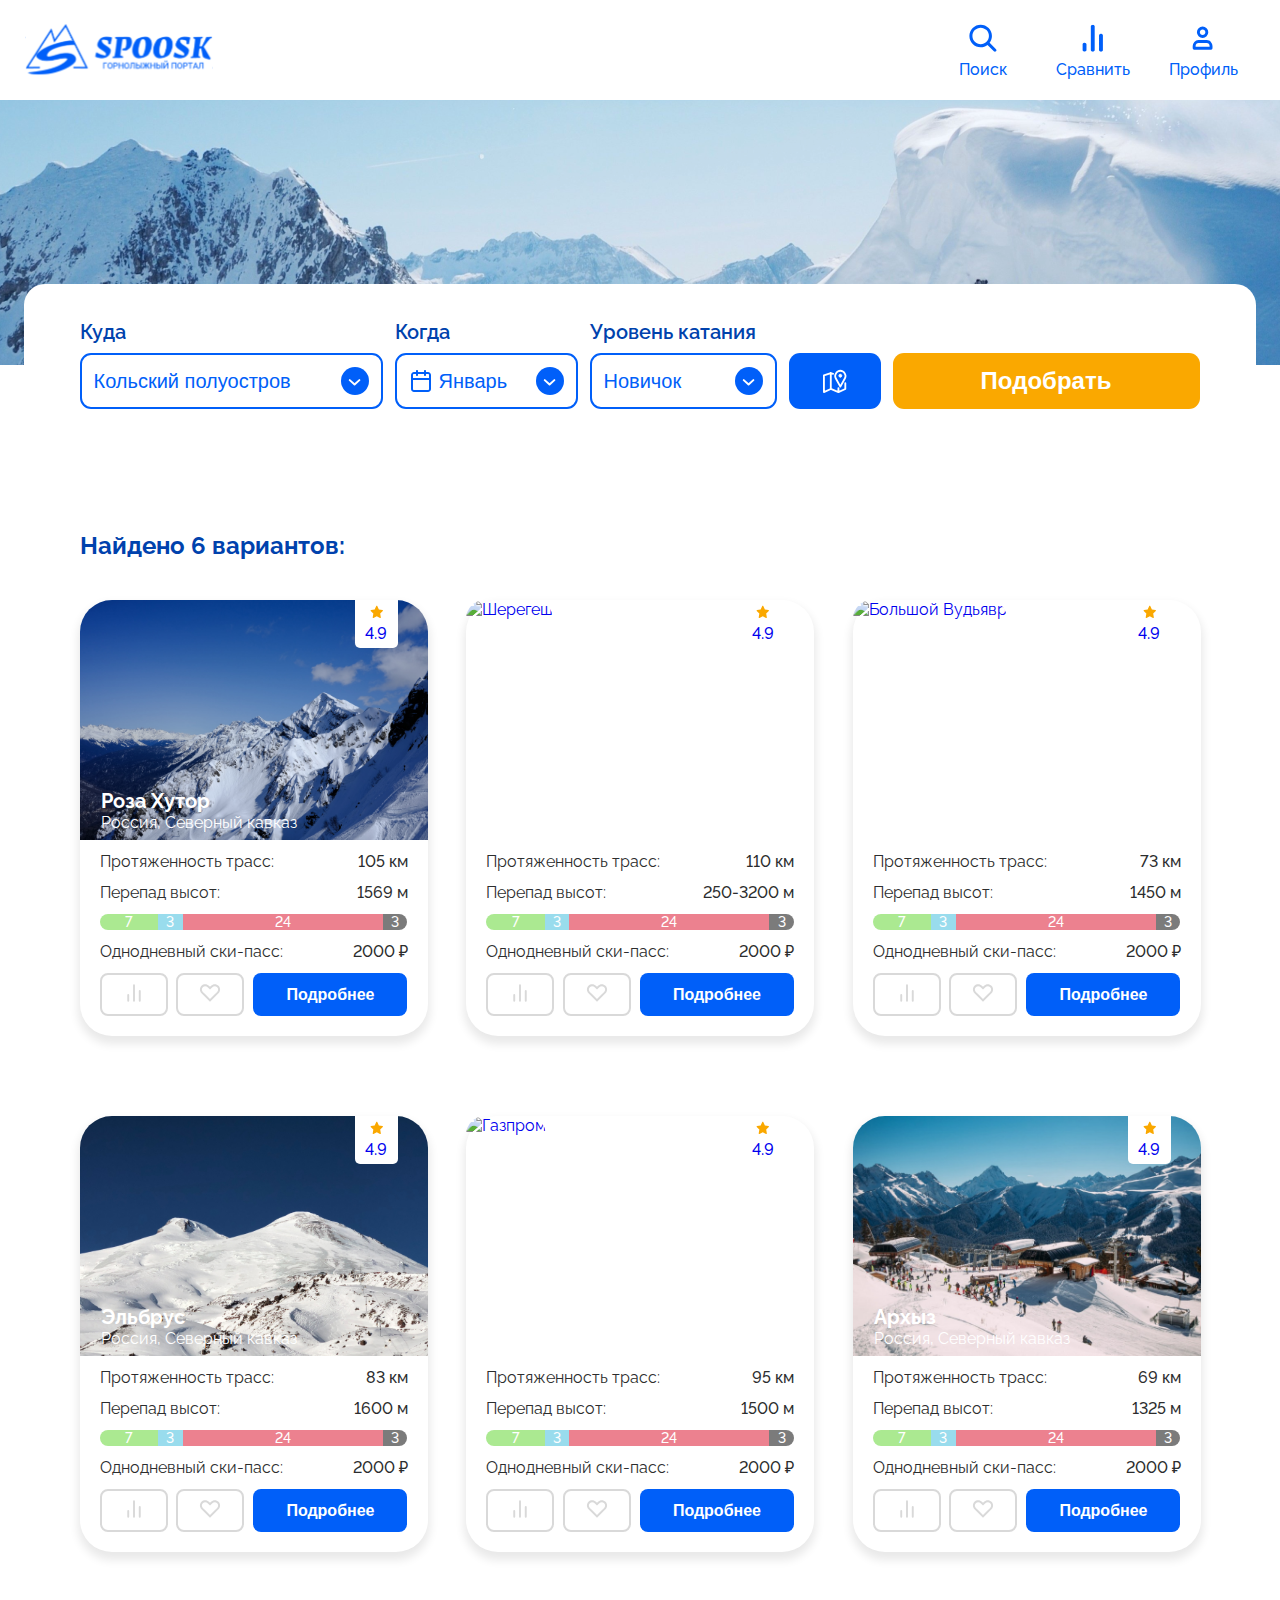
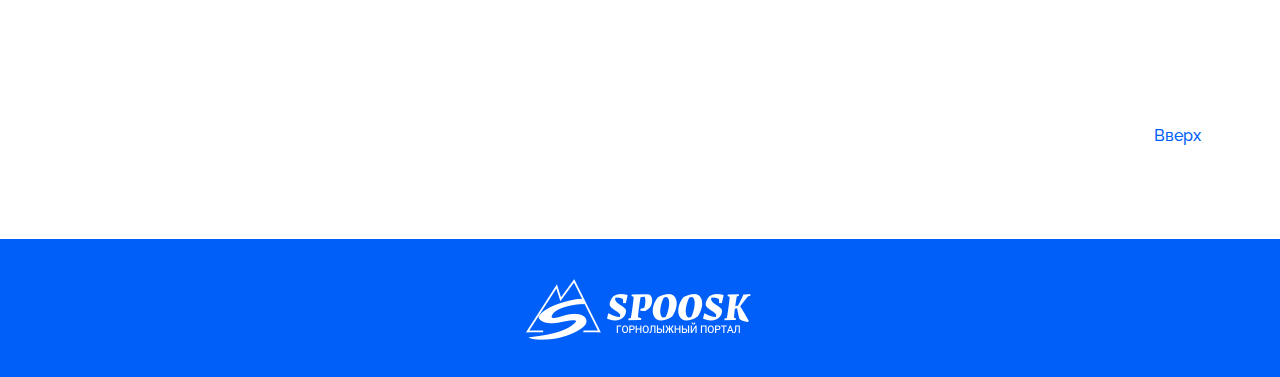
==== commit a10cfba1: "Добавление страницы результаты поиска и стилей" ====
--- a/ski_resort_website/pages/filter.html
+++ b/ski_resort_website/pages/filter.html
@@ -14,42 +14,26 @@
     </head>
     <body>
         <div class="container">
-            <header class="header_filters">  
+            <header class="header header-white">  
                 <div class="header-wrapper wrapper">
                     <div class="logo">
                         <a href="../index.html">
-                            <img src="../image/header/logo.svg" alt="Logo" width="190" height="57">
+                            <img src="../image/header/logo_blue.svg" alt="Logo" width="190" height="57">
                         </a>
                     </div>
                     <nav class="header-menu">
-    
-                        <!-- <div class="search">
-                            <div class="search-box">
-                                <input type="text" name="search" class="search-input" placeholder="поиск">
-                                <div class="search-btn">
-                                    <svg width="28" height="28" viewBox="0 0 28 28" fill="none" id="search" xmlns="http://www.w3.org/2000/svg">
-                                        <path fill-rule="evenodd" clip-rule="evenodd" d="M3.83374 4.10025C6.02167 1.91233 8.98913 0.683167 12.0833 0.683167C15.1775 0.683167 18.145 1.91233 20.3329 4.10025C22.5208 6.28818 23.75 9.25564 23.75 12.3498C23.75 14.9208 22.9014 17.4043 21.3592 19.4258L27.961 26.0277C28.5685 26.6351 28.5685 27.6201 27.961 28.2276C27.3536 28.835 26.3686 28.835 25.7612 28.2276L19.1593 21.6257C17.1378 23.1679 14.6543 24.0165 12.0833 24.0165C8.98913 24.0165 6.02167 22.7873 3.83374 20.5994C1.64582 18.4115 0.416656 15.444 0.416656 12.3498C0.416656 9.25564 1.64582 6.28818 3.83374 4.10025ZM12.0833 3.79428C9.81425 3.79428 7.63811 4.69566 6.03363 6.30014C4.42915 7.90462 3.52777 10.0808 3.52777 12.3498C3.52777 14.6189 4.42915 16.795 6.03363 18.3995C7.63811 20.004 9.81425 20.9054 12.0833 20.9054C14.3524 20.9054 16.5285 20.004 18.133 18.3995C19.7375 16.795 20.6389 14.6189 20.6389 12.3498C20.6389 10.0808 19.7375 7.90462 18.133 6.30014C16.5285 4.69566 14.3524 3.79428 12.0833 3.79428Z" fill="#0042AD"/>
-                                    </svg>
-                                </div>
-                            </div>
-                            <div class="name">Поиск</div>
-                        </div> -->
-    
-    
+
                         <ul class="menu-list">
                             <li class="menu-item">
-                                <a href="#" class="menu-link">
-                                    <img src="../image/header/header_search_icon.svg" alt="Поиск" width="28" height="28">
-                                    <!-- <div class="icon control-btn_comparison"></div> -->
-                                    <div class="name2">Поиск</div>
+                                <a href="#" class="menu-link menu-link-blue">
+                                    <img src="../image/header/header_search_icon_blue.svg" alt="Поиск" width="28" height="28">
+                                    <div class="name">Поиск</div>
                                 </a>
-                                <input type="text" name="search" class="search-input" placeholder="поиск">
                             </li>
                             <li class="menu-item">
-                                <a href="#" class="menu-link" id="open-modal-comparison-btn">
-                                    <img src="../image/header/header_comparison_icon.svg" alt="Поиск" width="28" height="28">
-                                    <!-- <div class="icon control-btn_comparison"></div> -->
-                                    <div class="name2">Сравнить</div>
+                                <a href="#" class="menu-link menu-link-blue" id="open-modal-comparison-btn">
+                                    <img src="../image/header/header_comparison_icon_blue.svg" alt="Поиск" width="28" height="28">
+                                    <div class="name">Сравнить</div>
                                 </a>
                             </li>
                                 <div class="modal-comparison" id="my-modal-comparison">
@@ -60,10 +44,9 @@
                                     </div>
                                 </div>
                             <li class="menu-item">
-                                <a href="#" class="menu-link" id="open-modal-profile-btn">
-                                    <img src="../image/header/header_account_icon.svg" alt="Поиск" width="28" height="28">
-                                    <!-- <div class="icon control-btn_profile"></div> -->
-                                    <div class="name2">Профиль</div>
+                                <a href="#" class="menu-link menu-link-blue" id="open-modal-profile-btn">
+                                    <img src="../image/header/header_account_icon_blue.svg" alt="Поиск" width="28" height="28">
+                                    <div class="name">Профиль</div>
                                 </a>
                             </li>
                                 
@@ -73,10 +56,10 @@
             </header>
         
             <main class="page">
-                <section class="page_filters-banner">
-                    
-                    <div class="banner-image">
-                        <img src="../image/header/_sport_.png" alt="Горы" width="1440" height="265">
+                <section class="page-banner page_filters-banner">
+                    
+                    <div class="banner-image _img">
+                        <img src="../image/header/_sport_.png" alt="Горы" class="img-filters-banner">
                     </div>
                 </section>
         
@@ -133,7 +116,7 @@
                                     
                                 <div class="form-group">
                                     <button class="btn btn-blue2">
-                                        <img src="../image/filter/Group 144.png" width="24" height="24"  alt="Карта">
+                                        <img src="../image/filter/btn_map_icon.svg" width="24" height="24"  alt="Карта">
                                     </button>
                                 </div>
     
@@ -157,8 +140,11 @@
                                     <div class="card-item">
             
                                         <div class="card-image">
-                                            <a href="#">
-                                                <img src="../image/card/Мини Роза Хутор.jpg" alt="roza hutor" class="image2" width="348" height="240">
+                                            <a href="resorts.html">
+
+                                                <img src="../image/card/roza-hutor-mini.jpg" alt="roza hutor" class="image" width="348" height="240">
+
+                                                
                                                 <div class="card-title">
                                                     <div class="card-title-name"><span>Роза Хутор</span></div>
                                                     <div class="card-title-additionally">
@@ -179,12 +165,12 @@
                                         <div class="card-body">
                                             <div class="property">
                                                 <div class="property-name">Протяженность трасс:</div>
-                                                <div class="property-value">105 км.</div>
+                                                <div class="property-value">105 км</div>
                                             </div>
                     
                                             <div class="property">
                                                 <div class="property-name">Перепад высот:</div>
-                                                <div class="property-value">1569 м.</div>
+                                                <div class="property-value">1569 м</div>
                                             </div>
                     
                                             <div class="count-trails">
@@ -228,7 +214,7 @@
                                                     </svg>
                                                 </button>
                             
-                                                <button class="cards-btn cards-btn-blue">Подробнее</button>
+                                                <a href="../pages/resorts.html"><button class="cards-btn cards-btn-blue">Подробнее</button></a>
                                             </div>
                                         </div>
                                 
@@ -241,12 +227,12 @@
             
                                         <div class="card-image">
                                             <a href="#">
-                                                <img src="../image/card/Мини Шерегеш.jpg" alt="Шерегеш" class="image2" width="348" height="240">
+                                                <img src="../image/card/sheregesh-mini.jpg" alt="Шерегеш" class="image" width="348" height="240">
                                                 <div class="card-title">
                                                     <div class="card-title-name"><span>Шерегеш</span></div>
                                                     <div class="card-title-additionally">
                                                         <span class="card-title-country">Россия,</span>
-                                                        <span class="card-title-region">Краснодарский край</span>
+                                                        <span class="card-title-region">Северный кавказ</span>
                                                     </div>
                                                 </div>
                                                 <div class="card-rating">
@@ -262,12 +248,12 @@
                                         <div class="card-body">
                                             <div class="property">
                                                 <div class="property-name">Протяженность трасс:</div>
-                                                <div class="property-value">110 км.</div>
+                                                <div class="property-value">110 км</div>
                                             </div>
                     
                                             <div class="property">
                                                 <div class="property-name">Перепад высот:</div>
-                                                <div class="property-value">250-3200 м.</div>
+                                                <div class="property-value">250-3200 м</div>
                                             </div>
                     
                                             <div class="count-trails">
@@ -311,7 +297,7 @@
                                                     </svg>
                                                 </button>
                             
-                                                <button class="cards-btn cards-btn-blue">Подробнее</button>
+                                                <a href="#"><button class="cards-btn cards-btn-blue">Подробнее</button></a>
                                             </div>
                                         </div>
                                 
@@ -324,7 +310,7 @@
             
                                         <div class="card-image">
                                             <a href="#">
-                                                <img src="../image/card/Мини Большой Вудьявр.jpg" alt="Большой Вудьявр" class="image2" width="348" height="240">
+                                                <img src="../image/card/big-wood-mini.jpg" alt="Большой Вудьявр" class="image" width="348" height="240">
                                                 <div class="card-title">
                                                     <div class="card-title-name"><span>Большой Вудьявр</span></div>
                                                     <div class="card-title-additionally">
@@ -345,12 +331,12 @@
                                         <div class="card-body">
                                             <div class="property">
                                                 <div class="property-name">Протяженность трасс:</div>
-                                                <div class="property-value">73 км.</div>
+                                                <div class="property-value">73 км</div>
                                             </div>
                     
                                             <div class="property">
                                                 <div class="property-name">Перепад высот:</div>
-                                                <div class="property-value">1450 м.</div>
+                                                <div class="property-value">1450 м</div>
                                             </div>
                     
                                             <div class="count-trails">
@@ -394,7 +380,7 @@
                                                     </svg>
                                                 </button>
                             
-                                                <button class="cards-btn cards-btn-blue">Подробнее</button>
+                                                <a href="#"><button class="cards-btn cards-btn-blue">Подробнее</button></a>
                                             </div>
                                         </div>
                                 
@@ -407,7 +393,7 @@
             
                                         <div class="card-image">
                                             <a href="#">
-                                                <img src="../image/card/Мини Эльбрус.jpg" alt="Эльбрус" class="image2" width="348" height="240">
+                                                <img src="../image/card/elbrus-mini.jpg" alt="Эльбрус" class="image" width="348" height="240">
                                                 <div class="card-title">
                                                     <div class="card-title-name"><span>Эльбрус</span></div>
                                                     <div class="card-title-additionally">
@@ -428,12 +414,12 @@
                                         <div class="card-body">
                                             <div class="property">
                                                 <div class="property-name">Протяженность трасс:</div>
-                                                <div class="property-value">83 км.</div>
+                                                <div class="property-value">83 км</div>
                                             </div>
                     
                                             <div class="property">
                                                 <div class="property-name">Перепад высот:</div>
-                                                <div class="property-value">1600 м.</div>
+                                                <div class="property-value">1600 м</div>
                                             </div>
                     
                                             <div class="count-trails">
@@ -477,7 +463,7 @@
                                                     </svg>
                                                 </button>
                             
-                                                <button class="cards-btn cards-btn-blue">Подробнее</button>
+                                                <a href="#"><button class="cards-btn cards-btn-blue">Подробнее</button></a>
                                             </div>
                                         </div>
                                 
@@ -490,7 +476,7 @@
             
                                         <div class="card-image">
                                             <a href="#">
-                                                <img src="../image/card/Мини Газпром.jpg" alt="Газпром" class="image2" width="348" height="240">
+                                                <img src="../image/card/gazprom-mini.jpg" alt="Газпром" class="image" width="348" height="240">
                                                 <div class="card-title">
                                                     <div class="card-title-name"><span>Газпром</span></div>
                                                     <div class="card-title-additionally">
@@ -511,12 +497,12 @@
                                         <div class="card-body">
                                             <div class="property">
                                                 <div class="property-name">Протяженность трасс:</div>
-                                                <div class="property-value">95 км.</div>
+                                                <div class="property-value">95 км</div>
                                             </div>
                     
                                             <div class="property">
                                                 <div class="property-name">Перепад высот:</div>
-                                                <div class="property-value">1500 м.</div>
+                                                <div class="property-value">1500 м</div>
                                             </div>
                     
                                             <div class="count-trails">
@@ -560,7 +546,7 @@
                                                     </svg>
                                                 </button>
                             
-                                                <button class="cards-btn cards-btn-blue">Подробнее</button>
+                                                <a href="#"><button class="cards-btn cards-btn-blue">Подробнее</button></a>
                                             </div>
                                         </div>
                                 
@@ -573,7 +559,7 @@
             
                                         <div class="card-image">
                                             <a href="#">
-                                                <img src="../image/card/Мини Архыз.jpg" alt="Архыз" class="image2" width="348" height="240">
+                                                <img src="../image/card/arkhyz-mini.jpg" alt="Архыз" class="image" width="348" height="240">
                                                 <div class="card-title">
                                                     <div class="card-title-name"><span>Архыз</span></div>
                                                     <div class="card-title-additionally">
@@ -594,12 +580,12 @@
                                         <div class="card-body">
                                             <div class="property">
                                                 <div class="property-name">Протяженность трасс:</div>
-                                                <div class="property-value">69 км.</div>
+                                                <div class="property-value">69 км</div>
                                             </div>
                     
                                             <div class="property">
                                                 <div class="property-name">Перепад высот:</div>
-                                                <div class="property-value">1325 м.</div>
+                                                <div class="property-value">1325 м</div>
                                             </div>
                     
                                             <div class="count-trails">
@@ -643,7 +629,7 @@
                                                     </svg>
                                                 </button>
                             
-                                                <button class="cards-btn cards-btn-blue">Подробнее</button>
+                                                <a href="#"><button class="cards-btn cards-btn-blue">Подробнее</button></a>
                                             </div>
                                         </div>
                                 
@@ -662,7 +648,9 @@
                 
             </main>
             <div class="button-block-up">
-                <a href="#"><button class="button-up">Вверх</button></a>
+                <div class="wrapper">
+                    <a href="#"><button class="button-up">Вверх</button></a>
+                </div>
             </div>
             <footer class="footer">
                 <div class="logo">
--- a/ski_resort_website/css/style.css
+++ b/ski_resort_website/css/style.css
@@ -67,7 +67,7 @@
     font-weight: 400;
 }
 
-/* ---------------------------------------------------------------------------- */
+/* --------BASE------------------------------------------------------------------ */
 
 .container {
     min-height: 100%;
@@ -110,9 +110,14 @@
     z-index: 50;
 }
 
+.header-white {
+
+    background-color: #fff;
+
+}
+
 .header-wrapper {
     display: flex;
-    /* min-height: 100px; */
     justify-content: space-between;
     align-items: center;
 }
@@ -126,7 +131,6 @@
 .menu-list {
     display: flex;
     flex-wrap: wrap;
-    /* min-width: 326px; */
     justify-content: space-between;
 }
 
@@ -142,6 +146,10 @@
     color: #fff;
     line-height: 19px;
     font-weight: 500;
+}
+
+.menu-link-blue {
+    color: #005FF9;
 }
 
 .menu-link img {
@@ -254,32 +262,84 @@
     transition: all 0.2s;
 }
 
-.search-box .search-input {
+.search-box.active {
+    width: 740px;
+    height: 55px;
+    transition: all 0.5s;
+}
+*/
+
+.search-box {
+    position: relative;
+    width: 776px;
+    height: 55px;
+} 
+
+.search-box .search-btn {
+    position: absolute;
+    top: 50%;
+    right: 0px;
+    transform: translateY(-50%);
+    cursor: pointer;
+    transition: all 0.5s;
+}
+
+.search-box .search-btn.active  {
+    opacity: 0;
+
+}
+
+.search-active {
+    opacity: 1;
+    display: none;
+    display: flex;
+    height: 100%;
+    align-items: center;
+} 
+
+.search-active .search-input {
+    opacity: 0;
+
+    height: 100%;
+    width: 740px;
+    border: none;
+    background: rgba(255, 255, 255, 0.5);
+    font-size: 20px;
+    line-height: 28px;
+    font-weight: 400;
+    border-radius: 12px;
+    padding: 13.5px 0px 13.5px 10px;
+    outline: none;
+    transition: all 0.5s;
+}
+
+.search-active .search-input.active {
+    opacity: 1;
+
     height: 100%;
     width: 100%;
     border: none;
-    background: white;
+    background: rgba(255, 255, 255, 0.5);
     font-size: 16px;
-    border-radius: 28px;
-    padding: 0;
+    border-radius: 12px;
+    padding: 0 20px 0 20px;
     outline: none;
+    transition: all 0.5s;
+}
+
+.search-active .cancel-btn {
     opacity: 0;
-    transition: all 0.2s;
-} */
-
-.menu-item .search-input {
-    display: none;
-    height: 100%;
-    width: 100%;
-    border: none;
-    background: white;
-    font-size: 16px;
-    border-radius: 28px;
-    padding: 0;
-    outline: none;
-    opacity: 0;
-    transition: all 0.2s;
-}
+    margin-left: 12px;
+    cursor: pointer;    
+}
+
+.search-active .cancel-btn.active {
+    opacity: 1;
+    margin-left: 12px; 
+    cursor: pointer;   
+}
+
+
 
 /* 
 .search-box .search-input.active {
@@ -750,6 +810,7 @@
     height: 0;
 }
 
+
 .filters {
     position: relative;
     font-family: 'Raleway';
@@ -1151,6 +1212,7 @@
 /*-------------------- Cards--------------------------- */
 
 .cards-wrapper {
+    position: relative;
     max-width: 1141px;
     margin: 0 auto;
     padding-left: 10px;
@@ -1176,7 +1238,8 @@
 
 .card-image {
     position: relative;
-    width: 100%;
+    width: 348px;
+    height: 240px;
 }
 
 .card-title {
@@ -1200,8 +1263,19 @@
     color: #FFFFFF;
 }
 
+/* .card-image-shadow {
+    border-radius: 32px 32px 0 0;
+    box-shadow: inset rgba(42, 99, 166, 0.85) 6px -67px 60px,
+    rgba(0, 97, 211, 0.1) 1px 224px 10px ;
+} */
+
 .image {
     width: 100%;
+    height: 100%;
+    border-radius: 32px 32px 0 0;
+    object-fit: cover;
+    /* position: relative;
+    z-index: -1; */
 }
 
 .card-rating {
@@ -1311,6 +1385,11 @@
     border-radius: 8px;
     user-select: none; 
     cursor: pointer;
+
+    line-height: 19px;
+    color: #FFFFFF;
+    font-size: 16px;
+    font-weight: 600;
 }
 
 .cards-btn:focus {
@@ -1356,14 +1435,20 @@
     background-color: #005FF9;
     border: none;
 
-
+    text-align: center;
+    text-decoration: none;
+    /* font-size: 16px;
+    font-weight: 600;
+    line-height: 19px;
+    color: #FFFFFF; */
+}
+
+/* .form-button a {
     line-height: 19px;
     color: #FFFFFF;
-    text-align: center;
-    text-decoration: none;
     font-size: 16px;
     font-weight: 600;
-}
+} */
 
 .cards-btn-blue:hover {
     opacity: 0.7;
@@ -1438,6 +1523,11 @@
 .review-content {
     max-width: 465px;
 }
+
+.review-content .img-foto {
+    border-radius: 30px;
+}
+
 .review-content-text {
     display: inline-block;
     margin-left: 22px;
@@ -1478,22 +1568,33 @@
     margin: 0px 9px 0px 0px;
 }
 
-.rating-skier, .rating-lift, .rating-montains{
-    display: flex;
-    align-items: end;
-}
-
-
-.rating-montains {
+.rating {
+    display: flex;
+    align-items: center;
+}
+
+.rating img{
+    margin-right: 8px;
+}
+
+.rating div span {
+    font-size: 20px;
+    line-height: 32px;
+    font-weight: 600;
+    color: #444444;
+}
+
+
+/* .rating-montains {
 }
 .rating-skier {
 }
 .rating-lift {
-}
+} */
 .review-text {
     max-width: 465px;
     margin-top: 14px;
-    margin-bottom: 16px;
+    margin-bottom: 35px;
 }
 .review-title {
     font-size: 20px;
@@ -1507,6 +1608,7 @@
 }
 
 .btn-reviews {
+    display: none;
     margin-left: 350px;
     margin-right: 24px;  
     font-size: 16px;
@@ -1531,6 +1633,17 @@
     cursor: pointer;
 }
 
+.up { 
+    position: absolute;
+    bottom: -94px;
+    right: 10px;
+
+    font-size: 16px;
+    line-height: 19px;
+    font-weight: 500;
+
+    color: #005FF9;
+}
 
 /* -----FOOTER------------------------------------------------------- */
 
@@ -1540,31 +1653,33 @@
     text-align: center;
     padding-top: 30px;
     padding-bottom: 30px;
+
+    font-size: 10px;
+    line-height: 12px;
+    font-weight: 400;
+}
+
+.pp { 
+    position: absolute;
+    bottom: 0px;
+    right: 10px;
+
+    color: #fff;
 }
 
 /* .social-links a {
     text-decoration: none;
 } */
 
-
 /*------------Filter page --------------------------------------------*/
 
-.header_filters {
-    width: 100%;
-    left: 0;
-    top: 0;
-    padding-top: 12px; 
-    padding-bottom: 12px; 
-    z-index: 50;
-}
-
-.name2 {
-    color: #005FF9;
-}
 
 .page_filters-banner {
-    position: relative;
-    padding: 150px 0 115px 0;
+    height: 365px;
+}
+
+.img-filters-banner {
+    padding-top: 100px;
 }
 
 .btn-blue2 {
@@ -1596,12 +1711,8 @@
     font-weight: 700;
 }
 
-.image2 {
-    border-radius: 32px 32px 0 0;
-}
-
 .button-up {
-    margin: 213px 186px 141px 1130px;
+    margin: 94px 186px 94px 1130px;
     border: none;
     background: #FFFFFF;
     font-family: 'Raleway';
